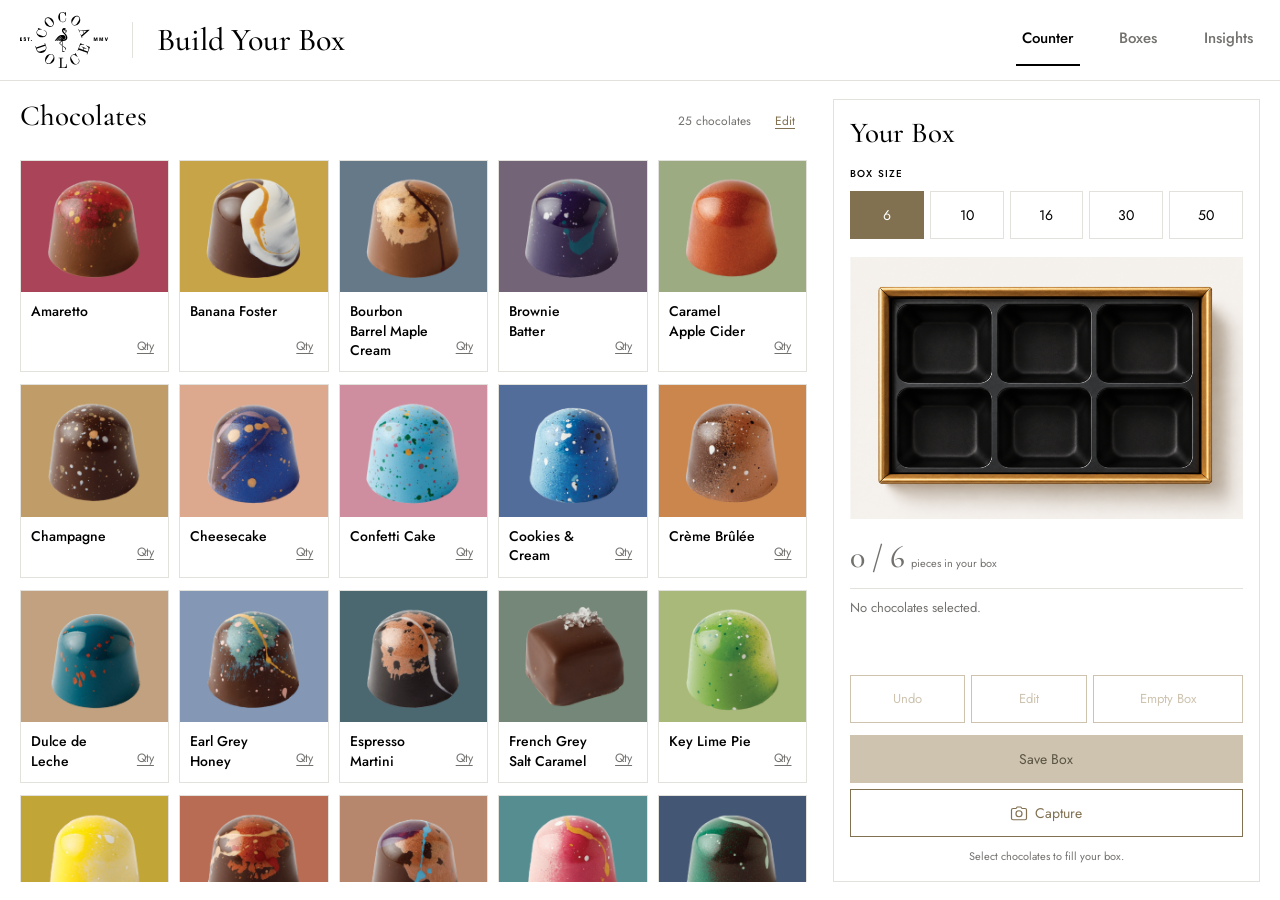
==== index.html @ e127245f "Complete Phase 4 save workflow and Cocoa Dolce styling Co-Authored-By: Claude Sonnet 5 <noreply@anth" ====
<!doctype html>
<html lang="en" data-theme="light">
<head>
<meta charset="utf-8">
<meta name="viewport" content="width=device-width, initial-scale=1">
<title>Build Your Box | Cocoa Dolce</title>
<link rel="preconnect" href="https://fonts.googleapis.com">
<link rel="preconnect" href="https://fonts.gstatic.com" crossorigin>
<link href="https://fonts.googleapis.com/css2?family=Cormorant+Garamond:ital,wght@0,500;0,600;1,500&family=Jost:wght@400;500;600&display=swap" rel="stylesheet">
<style>
:root{
  /* Central brand tokens (Cocoa Dolce site alignment pass). Every other color
     variable below is an alias onto these five so no hex is duplicated. */
  --color-bg:#ffffff; --color-bg-secondary:#f2eee7; --color-primary:#817151; --color-disabled:#cdc3af; --color-text:#000000;
  --bg:var(--color-bg); --surface:var(--color-bg); --surface-2:var(--color-bg-secondary); --ink:var(--color-text); --ink-soft:#6d5a4e;
  --line:#e0d3c6; --gold:var(--color-primary); --gold-ink:#6f5f36; --cocoa:#3b2219; --ok:#4f7a4a; --warn:#a4462f;
  --tray:#2b1a14; --tray-slot:#3d281f; --shadow:0 1px 0 rgba(43,29,23,.06),0 8px 24px -14px rgba(43,29,23,.35);
  /* Giriton is the brand typeface used on the live Cocoa Dolce site; no licensed
     local font file exists in this repo (checked before writing this rule), so
     it is named first and falls back to the existing elegant serif stack. */
  --serif:"Giriton","Cormorant Garamond","Iowan Old Style","Palatino Linotype",Georgia,serif;
  --sans:"Jost","Avenir Next","Segoe UI",system-ui,sans-serif;
}
@media (prefers-color-scheme: dark){
  :root:not([data-theme="light"]){
    --bg:#1a120f; --surface:#241915; --surface-2:#2f211b; --ink:#f1e6d8; --ink-soft:#b9a595;
    --line:#3e2e26; --gold:#c4af7c; --gold-ink:#d8c592; --tray:#120c0a; --tray-slot:#2a1c16; --ok:#8fbf86; --warn:#e0856b;
    --shadow:0 10px 30px -18px rgba(0,0,0,.8);
  }
}
:root[data-theme="dark"]{
  --bg:#1a120f; --surface:#241915; --surface-2:#2f211b; --ink:#f1e6d8; --ink-soft:#b9a595;
  --line:#3e2e26; --gold:#c4af7c; --gold-ink:#d8c592; --tray:#120c0a; --tray-slot:#2a1c16; --ok:#8fbf86; --warn:#e0856b;
  --shadow:0 10px 30px -18px rgba(0,0,0,.8);
}
*{box-sizing:border-box}
html,body{margin:0}
body{background:var(--bg);color:var(--ink);font-family:var(--sans);font-size:15px;line-height:1.45;-webkit-tap-highlight-color:transparent}
button{font:inherit;color:inherit;cursor:pointer}
button:focus-visible,input:focus-visible,select:focus-visible{outline:2px solid var(--gold);outline-offset:2px}
img{max-width:100%}

/* header */
header{display:flex;align-items:center;gap:20px;padding:14px 24px;border-bottom:1px solid var(--line);background:var(--surface);position:sticky;top:0;z-index:20;flex-wrap:wrap}
.mark{display:flex;align-items:baseline;gap:10px;margin-right:auto}
.mark b{font-family:var(--serif);font-weight:600;font-size:28px;letter-spacing:.01em;line-height:1}
.mark span{font-family:var(--serif);font-style:italic;font-size:19px;color:var(--gold-ink)}
nav{display:flex;gap:4px;background:var(--surface-2);padding:4px;border-radius:999px}
nav button{border:0;background:transparent;padding:8px 18px;border-radius:999px;font-weight:500;color:var(--ink-soft)}
nav button[aria-selected="true"]{background:var(--surface);color:var(--ink);box-shadow:var(--shadow)}
.loc{border:1px solid var(--line);background:var(--surface);border-radius:999px;padding:8px 12px;font:inherit;color:var(--ink)}
.sync{font-size:12px;color:var(--ink-soft)}

main{padding:20px 24px 120px;max-width:1500px;margin:0 auto}
.view[hidden]{display:none}

/* counter */
.counter{display:grid;grid-template-columns:minmax(0,1fr) 380px;gap:24px;align-items:start}
.grid{display:grid;grid-template-columns:repeat(auto-fill,minmax(132px,1fr));gap:10px}
.tile{position:relative;border:1px solid var(--line);background:var(--surface);border-radius:14px;padding:14px 8px 12px;min-height:124px;display:flex;flex-direction:column;align-items:center;gap:9px;text-align:center;transition:transform .08s ease,border-color .15s}
.tile:active{transform:scale(.96)}
.tile.has{border-color:var(--gold)}
.tile .nm{font-weight:500;font-size:14px;line-height:1.2}
.tile .ct{position:absolute;top:7px;right:7px;min-width:24px;height:24px;border-radius:12px;background:var(--gold);color:#fff;font-weight:600;font-size:13px;display:grid;place-items:center;padding:0 6px}
.tile.flash{animation:flash .35s ease}
@keyframes flash{0%{box-shadow:0 0 0 0 var(--gold)}100%{box-shadow:0 0 0 10px transparent}}
.grid.locked .tile{opacity:.45}

/* bonbons */
.bb{--shell:#3b2219;--top:#c98a3d;width:46px;height:46px;border-radius:50%;position:relative;flex:none;
  background:radial-gradient(circle at 34% 28%,rgba(255,255,255,.38),rgba(255,255,255,0) 38%),var(--shell);
  box-shadow:inset 0 -4px 7px rgba(0,0,0,.35),0 2px 3px rgba(0,0,0,.25)}
.bb::after{content:"";position:absolute;inset:0;border-radius:inherit}
.bb.d-half{background:radial-gradient(circle at 34% 28%,rgba(255,255,255,.4),rgba(255,255,255,0) 38%),linear-gradient(140deg,var(--top) 0 46%,var(--shell) 47%)}
.bb.d-dot::after{inset:34%;background:var(--top)}
.bb.d-sparkle::after{background:radial-gradient(circle,var(--top) 1.3px,transparent 1.6px) 0 0/7px 7px;opacity:.9}
.bb.d-stripe::after{background:repeating-linear-gradient(60deg,var(--top) 0 2px,transparent 2px 7px);opacity:.85;inset:18% 12%;border-radius:40%}
.bb.d-gold::after{inset:30% 38% 44% 30%;background:linear-gradient(135deg,#f3dc93,#b8913b);border-radius:30% 60% 40% 50%;transform:rotate(-12deg)}
.bb.d-cup{border-radius:26%;background:repeating-conic-gradient(from 0deg,rgba(0,0,0,.18) 0 10deg,transparent 10deg 30deg),radial-gradient(circle at 34% 28%,rgba(255,255,255,.3),transparent 40%),var(--shell)}
.bb.d-cup::after{inset:28%;background:var(--top);border-radius:50%}
.bb.d-dust{background:radial-gradient(circle,rgba(255,255,255,.08) 1px,transparent 1.3px) 0 0/4px 4px,var(--shell);box-shadow:inset 0 -3px 6px rgba(0,0,0,.25)}
.bb.d-drizzle::after{background:repeating-linear-gradient(-30deg,transparent 0 5px,var(--top) 5px 7px,transparent 7px 12px);inset:10% 14% 40%;border-radius:50% 50% 30% 30%}
.bb.sm{width:30px;height:30px}

/* box panel */
.panel{position:sticky;top:84px;background:var(--surface);border:1px solid var(--line);border-radius:18px;padding:18px;box-shadow:var(--shadow)}
.panel h2{font-family:var(--serif);font-weight:600;font-size:26px;margin:0 0 2px;line-height:1.1}
.muted{color:var(--ink-soft)}
.small{font-size:13px}
.sizes{display:flex;flex-wrap:wrap;gap:6px;margin:12px 0 14px}
.chip{border:1px solid var(--line);background:transparent;border-radius:999px;padding:7px 14px;font-weight:500;min-width:48px}
.chip[aria-pressed="true"]{background:var(--ink);color:var(--surface);border-color:var(--ink)}
.tray{background:var(--tray);border-radius:12px;padding:12px;display:grid;gap:8px;box-shadow:inset 0 2px 10px rgba(0,0,0,.5)}
.slot{aspect-ratio:1;border-radius:50%;background:var(--tray-slot);display:grid;place-items:center;border:0;padding:0;box-shadow:inset 0 3px 6px rgba(0,0,0,.55)}
.slot .bb{width:82%;height:82%;animation:drop .22s cubic-bezier(.2,.9,.3,1.3)}
@keyframes drop{from{transform:translateY(-10px) scale(.7);opacity:0}to{transform:none;opacity:1}}
.slot:disabled{cursor:default}
.progress{display:flex;justify-content:space-between;align-items:baseline;margin:12px 0 4px}
.progress .n{font-family:var(--serif);font-size:34px;font-weight:600;line-height:1}
.list{margin:6px 0 12px;padding:0;list-style:none;font-size:14px;max-height:180px;overflow:auto}
.list li{display:flex;justify-content:space-between;padding:4px 0;border-bottom:1px dashed var(--line)}
.actions{display:grid;grid-template-columns:1fr 1fr;gap:8px}
.btn{border:1px solid var(--line);background:var(--surface);border-radius:12px;padding:12px 14px;font-weight:500}
.btn.primary{background:var(--cocoa);border-color:var(--cocoa);color:#f6ead8;grid-column:1/-1;padding:15px;font-size:16px}
:root[data-theme="dark"] .btn.primary{background:var(--gold);border-color:var(--gold);color:#1a120f}
@media (prefers-color-scheme: dark){:root:not([data-theme="light"]) .btn.primary{background:var(--gold);border-color:var(--gold);color:#1a120f}}
.btn:disabled{opacity:.45;cursor:not-allowed}
.btn.gold{background:var(--gold);border-color:var(--gold);color:#fff}
.banner{margin-top:10px;padding:10px 12px;border-radius:10px;background:var(--surface-2);display:flex;align-items:center;justify-content:space-between;gap:8px;font-size:14px}
.banner[hidden]{display:none}
.savemode{border:1px solid var(--line);border-radius:10px;margin:12px 0 0;padding:8px 12px 10px;display:grid;gap:6px}
.savemode legend{padding:0 4px}
.banner.saved{background:color-mix(in srgb,var(--ok) 16%,var(--surface))}
.tray.done{outline:2px solid var(--ok);outline-offset:3px}
.banner .bar{height:3px;background:var(--gold);border-radius:2px;margin-top:6px;transform-origin:left;animation:count 2s linear forwards}
@keyframes count{from{transform:scaleX(1)}to{transform:scaleX(0)}}
.shake{animation:shake .3s}
@keyframes shake{25%{transform:translateX(-5px)}75%{transform:translateX(5px)}}

/* toast */
.toast{position:fixed;left:50%;bottom:22px;transform:translateX(-50%);background:var(--ink);color:var(--surface);padding:12px 16px;border-radius:12px;display:flex;gap:14px;align-items:center;z-index:50;box-shadow:0 12px 30px -10px rgba(0,0,0,.5);max-width:calc(100% - 32px)}
.toast[hidden]{display:none}
.toast button{background:transparent;border:1px solid currentColor;border-radius:8px;padding:5px 10px;color:inherit}

/* generic sections */
.section{background:var(--surface);border:1px solid var(--line);border-radius:18px;padding:20px;margin-bottom:18px}
.section h2{font-family:var(--serif);font-weight:600;font-size:28px;margin:0 0 4px;line-height:1.1}
.section h3{font-family:var(--serif);font-weight:600;font-size:21px;margin:18px 0 8px}
.row{display:flex;gap:10px;flex-wrap:wrap;align-items:center}
.spread{justify-content:space-between}
.stats{display:grid;grid-template-columns:repeat(auto-fit,minmax(170px,1fr));gap:10px;margin:14px 0}
.stat{background:var(--surface-2);border-radius:12px;padding:12px 14px}
.stat .v{font-family:var(--serif);font-size:32px;font-weight:600;line-height:1.05}
.stat .k{font-size:13px;color:var(--ink-soft)}
.scroll{overflow-x:auto}
table{border-collapse:collapse;width:100%;font-size:14px}
th,td{text-align:left;padding:9px 10px;border-bottom:1px solid var(--line);vertical-align:top}
th{font-weight:500;color:var(--ink-soft);font-size:13px}
td.num,th.num{text-align:right;font-variant-numeric:tabular-nums}
.pieces-cell{max-width:460px}
.x{border:0;background:transparent;color:var(--ink-soft);padding:2px 6px;border-radius:6px}
.x:hover{color:var(--warn)}
.two{display:grid;grid-template-columns:1fr 1fr;gap:18px}
.bars{display:grid;gap:7px}
.barrow{display:grid;grid-template-columns:30px 150px 1fr 48px;align-items:center;gap:10px;font-size:14px}
.track{height:12px;background:var(--surface-2);border-radius:6px;overflow:hidden}
.fill{height:100%;background:var(--gold);border-radius:6px}
.pair{display:grid;grid-template-columns:auto 1fr auto;gap:12px;align-items:center;padding:9px 0;border-bottom:1px solid var(--line)}
.pair .duo{display:flex}
.pair .duo .bb+.bb{margin-left:-8px}
.lift{font-size:12px;border-radius:999px;padding:3px 9px;background:var(--surface-2);white-space:nowrap}
.lift.hi{background:var(--gold);color:#fff}
.watch{font-family:var(--serif);font-size:56px;font-weight:600;line-height:1;font-variant-numeric:tabular-nums}
.empty{padding:28px;text-align:center;color:var(--ink-soft)}
.menu-row{display:grid;grid-template-columns:40px 1fr 110px 110px 120px auto;gap:10px;align-items:center;padding:8px 0;border-bottom:1px solid var(--line)}
.menu-row input[type=text],.menu-row select,.field{border:1px solid var(--line);background:var(--surface);color:var(--ink);border-radius:8px;padding:7px 9px;font:inherit;width:100%}
.menu-row input[type=color]{width:100%;height:34px;border:1px solid var(--line);border-radius:8px;background:none;padding:2px}
.menu-row.off{opacity:.5}
label.toggle{display:inline-flex;gap:8px;align-items:center;font-size:14px}
dialog{border:1px solid var(--line);border-radius:16px;background:var(--surface);color:var(--ink);max-width:720px;width:calc(100% - 32px)}
dialog textarea{width:100%;height:280px;font-family:ui-monospace,Menlo,monospace;font-size:12px;background:var(--surface-2);color:var(--ink);border:1px solid var(--line);border-radius:8px;padding:8px}

@media (max-width:980px){
  .counter{grid-template-columns:1fr}
  .panel{position:static}
  .two{grid-template-columns:1fr}
  .menu-row{grid-template-columns:36px 1fr 1fr;}
}
@media (max-width:560px){
  header{padding:12px 14px} main{padding:14px}
  .grid{grid-template-columns:repeat(3,1fr)}
  .tile{min-height:108px;padding:12px 4px}
  .barrow{grid-template-columns:26px 100px 1fr 40px}
}
@media (prefers-reduced-motion: reduce){*{animation:none!important;transition:none!important}}
</style>
<link rel="stylesheet" href="counter.css">
<link rel="stylesheet" href="counter-builder.css">
<script src="counter-products.js"></script>
<script src="counter-selection.js"></script>
<script src="counter-box.js"></script>
<script src="counter-catalog.js"></script>
<script src="counter-transactions.js"></script>
<script src="counter-foundation.js"></script>
</head>
<body>
<header>
  <div class="brand-area">
    <img class="brand-logo" src="assets/logo/cocoa-dolce_flamingo_k.svg" alt="Cocoa Dolce" width="96" height="61">
    <h1>Build Your Box</h1>
  </div>
  <nav aria-label="Primary navigation">
    <button data-view="counter" aria-current="page" aria-selected="true">Counter</button>
    <button data-view="boxes" aria-selected="false">Boxes</button>
    <button data-view="insights" aria-selected="false">Insights</button>
  </nav>
  <span id="sync" hidden></span>
</header>

<main>
  <!-- COUNTER -->
  <section class="view" id="v-counter" aria-label="Counter">
    <div class="foundation">
      <section class="catalog" aria-labelledby="catalog-title">
        <div class="catalog-top"><h2 id="catalog-title">Chocolates</h2><div class="catalog-tools"><span id="catalog-result"></span><button type="button" id="catalog-edit" aria-pressed="false" aria-label="Edit catalog order" title="Edit catalog order">Edit</button></div></div>
        <div class="chocolate-grid"></div>
      </section>
      <aside class="builder" aria-labelledby="builder-title">
        <div class="builder-heading"><h2 id="builder-title">Your Box</h2></div>
        <span class="box-size-label" id="size-label">BOX SIZE</span>
        <div class="box-size-options" role="group" aria-labelledby="size-label"><button type="button" data-capacity-option="6" aria-label="6 pieces" aria-pressed="true">6</button><button type="button" data-capacity-option="10" aria-label="10 pieces" aria-pressed="false">10</button><button type="button" data-capacity-option="16" aria-label="16 pieces" aria-pressed="false">16</button><button type="button" data-capacity-option="30" aria-label="30 pieces" aria-pressed="false">30</button><button type="button" data-capacity-option="50" aria-label="50 pieces" aria-pressed="false">50</button></div>
        <div class="box-scene"><img src="assets/box/top-view-6.png" alt="Empty six-piece box, top-down view" width="1536" height="1024"></div>
        <div class="piece-progress"><span class="piece-count"><strong id="foundation-count" aria-live="polite">0 / 6</strong><span>pieces in your box</span></span><span class="box-complete-badge" id="box-complete" hidden aria-live="polite">&#10003; Box Complete!</span></div>
        <div class="box-summary"><p>No chocolates selected.</p></div>
        <div class="builder-controls"><button disabled>Undo</button><button disabled>Edit</button><button disabled>Empty Box</button><button class="save-box" disabled>Save Box</button><button type="button" class="capture-box" data-action="capture"><svg aria-hidden="true" focusable="false" width="18" height="18" viewBox="0 0 24 24" fill="none" stroke="currentColor" stroke-width="1.6" stroke-linecap="round" stroke-linejoin="round"><path d="M8 6l1.5-2h5L16 6h4a2 2 0 0 1 2 2v11a2 2 0 0 1-2 2H4a2 2 0 0 1-2-2V8a2 2 0 0 1 2-2z"/><circle cx="12" cy="13" r="4"/></svg><span>Capture</span></button></div>
        <p class="builder-footnote">Select chocolates to fill your box.</p>
      </aside>
    </div>
  </section>
  <!-- Retained legacy transaction UI and hooks for later phases. Not navigable. -->
  <section class="view" id="v-legacy-counter" hidden inert>
    <div class="counter">
      <div>
        <div class="grid" id="grid"></div>
        <p class="small muted" style="margin-top:14px">Tap each piece as you reach for it. The grid follows the order of the display case, so you can edit it in Case layout.</p>
      </div>
      <aside class="panel" id="panel">
        <h2>This box</h2>
        <div class="small muted" id="hint">Choose a box size, then tap pieces.</div>
        <div class="sizes" id="sizes"></div>
        <div class="tray" id="tray"></div>
        <div class="progress"><span class="n" id="count">0</span><span class="muted" id="timer">0.0 s</span></div>
        <ul class="list" id="summary"></ul>
        <div class="actions">
          <button class="btn" id="undo" disabled>Undo last</button>
          <button class="btn" id="clear" disabled>Start over</button>
          <button class="btn primary" id="save" disabled>Save box</button>
        </div>
        <div class="banner saved" id="savedNote" hidden>
          <div style="flex:1"><b id="savedTitle">Box saved</b><div class="small muted">Tap a piece to start the next box.</div></div>
          <button class="btn" id="undoSave" style="padding:6px 12px">Undo save</button>
        </div>
        <fieldset class="savemode">
          <legend class="small muted">When the box is full</legend>
          <label class="toggle small"><input type="radio" name="savemode" value="manual"> Wait until I tap Save box</label>
          <label class="toggle small"><input type="radio" name="savemode" value="auto"> Save automatically after 2 seconds</label>
        </fieldset>
        <div class="banner" id="autosave" hidden>
          <div style="flex:1">Box full. Saving…<div class="bar" id="autobar"></div></div>
          <button class="btn" id="cancelAuto" style="padding:6px 12px">Wait</button>
        </div>
      </aside>
    </div>
  </section>

  <!-- BOXES -->
  <section class="view" id="v-boxes" hidden>
    <div class="section">
      <div class="row spread">
        <div><h2>Saved boxes</h2><div class="muted small" id="boxCountLbl"></div></div>
        <div class="row">
          <button class="btn" id="expCsv">Export CSV</button>
          <button class="btn" id="expJson">Export JSON</button>
        </div>
      </div>
      <div class="stats" id="timeStats"></div>
      <div class="scroll"><table id="boxTable"></table></div>
    </div>

    <div class="section">
      <h2>Measure the time it adds</h2>
      <p class="muted" style="max-width:68ch">Time a few boxes the old way with this stopwatch: start when the first piece is picked up, stop when the lid closes. The app times logged boxes the same way, from the first tap to save. The difference is the time the log adds.</p>
      <div class="two" style="margin-top:12px">
        <div>
          <div class="row" style="margin-bottom:10px">
            <span class="small muted">Box size</span>
            <select class="field" id="bSize" style="width:auto"></select>
          </div>
          <div class="watch" id="watch">0.0 s</div>
          <div class="row" style="margin-top:12px">
            <button class="btn gold" id="bStart">Start</button>
            <button class="btn" id="bStop" disabled>Stop and record</button>
          </div>
        </div>
        <div id="compare"></div>
      </div>
    </div>
  </section>

  <!-- INSIGHTS -->
  <section class="view" id="v-insights" hidden>
    <div class="section">
      <div class="row spread">
        <div><h2>What customers choose</h2><div class="muted small" id="insLbl"></div></div>
        <div class="row">
          <select class="field" id="fLoc" style="width:auto"><option value="">All shops</option><option>Bradley Fair</option><option>New Market Square</option><option>Downtown</option><option>Fontainebleau Las Vegas</option></select>
          <select class="field" id="fRange" style="width:auto"><option value="0">All time</option><option value="7">Last 7 days</option><option value="30">Last 30 days</option></select>
          <label class="toggle"><input type="checkbox" id="fDemo"> Add 240 sample boxes</label>
        </div>
      </div>
      <div class="stats" id="insStats"></div>
      <div class="two">
        <div><h3>Most-picked pieces</h3><div class="bars" id="topBars"></div></div>
        <div><h3>Pieces that go together</h3><p class="small muted" style="margin:0 0 6px">Pairs that share a box most often. The tag shows how much more often than chance, so popular pieces don't crowd out real favorites.</p><div id="pairs"></div></div>
      </div>
      <div class="two">
        <div><h3>Box sizes sold</h3><div class="bars" id="sizeBars"></div></div>
        <div><h3>Capture time by box size</h3><div class="bars" id="timeBars"></div></div>
      </div>
    </div>
  </section>

  <!-- MENU -->
  <section class="view" id="v-menu" hidden>
    <div class="section">
      <div class="row spread">
        <div><h2>Case layout</h2><p class="muted small" style="margin:2px 0 0;max-width:70ch">Set the order to match the display case, left to right and top to bottom. Hide pieces that are sold out or out of season; saved boxes keep their names.</p></div>
        <div class="row"><button class="btn gold" id="addPiece">Add a piece</button><button class="btn" id="resetMenu">Restore defaults</button></div>
      </div>
      <div id="menuRows" style="margin-top:12px"></div>
    </div>
  </section>
</main>

<div class="toast" id="toast" hidden><span id="toastMsg"></span><button id="toastBtn">Undo</button></div>

<dialog id="fallback">
  <h3 style="font-family:var(--serif);font-size:22px;margin:0 0 8px" id="fbTitle">Copy export</h3>
  <p class="small muted">Downloads aren't available in this view. Copy the text below into a file.</p>
  <textarea id="fbText" readonly></textarea>
  <div class="row" style="margin-top:10px;justify-content:flex-end"><button class="btn" id="fbCopy">Copy</button><button class="btn gold" id="fbClose">Close</button></div>
</dialog>

<script>
(function(){
"use strict";
const $ = s => document.querySelector(s);
const esc = s => String(s).replace(/[&<>"']/g, c => ({"&":"&amp;","<":"&lt;",">":"&gt;",'"':"&quot;","'":"&#39;"}[c]));

/* ---------- default case layout (from cocoadolce.com flavor descriptions) ---------- */
const SHELL = {dark:"#3b2219", milk:"#6b4128", white:"#eee2c9", gold:"#c99a5b"};
const DEFAULT_MENU = [
  ["salted-caramel","Salted Caramel","milk","#d39a4a","dot"],
  ["champagne","Champagne","dark","#f1e6c8","sparkle"],
  ["raspberry","Raspberry","dark","#c2334d","half"],
  ["lemon","Lemon","white","#f0cf3a","half"],
  ["cheesecake","Cheesecake","white","#b8864f","dust"],
  ["pistachio","Pistachio","dark","#8fae4f","stripe"],
  ["creme-brulee","Crème Brûlée","dark","#d9a45a","cup"],
  ["cookies-cream","Cookies & Cream","dark","#f4efe6","drizzle"],
  ["espresso-caramel","Espresso Caramel","dark","#8a5a3a","stripe"],
  ["dulce-de-leche","Dulce de Leche","milk","#e1b777","drizzle"],
  ["pecan-caramel","Pecan Caramel","dark","#a8703f","gold"],
  ["banana-rum","Banana Rum","dark","#f2d36b","dot"],
  ["earl-grey-honey","Earl Grey Honey","white","#7d8fb3","sparkle"],
  ["pb-caramel","Peanut Butter Caramel","dark","#c78c4c","half"],
  ["amaretto","Amaretto","milk","#b0613a","gold"],
  ["pineapple-moscato","Pineapple Moscato","white","#f2b53d","stripe"],
  ["old-fashioned","Old Fashioned","milk","#d0622c","half"],
  ["classic-truffle","Classic Dark Truffle","dark","#5a3526","dust"],
  ["grey-salt-caramel","Grey Salt Caramel","gold","#8f8a86","dot"]
].map(([id,name,shell,top,deco])=>({id,name,shell,top,deco,active:true}));

const SIZES = [6,10,16,30,50];
const LS = {boxes:"cd-boxes-v1", menu:"cd-menu-v1", loc:"cd-loc", base:"cd-baseline-v1", pend:"cd-pending-v1"};
const lsGet = (k,d) => { try{ const v = localStorage.getItem(k); return v ? JSON.parse(v) : d; }catch(e){ return d; } };
const lsSet = (k,v) => { try{ localStorage.setItem(k, JSON.stringify(v)); }catch(e){} };

/* ---------- state ---------- */
let menu = lsGet(LS.menu, null) || DEFAULT_MENU.map(m=>({...m}));
let boxes = lsGet(LS.boxes, []);
if(!Array.isArray(boxes))boxes=[];
let baseline = lsGet(LS.base, []);
let db = null, dbLive = false;
let box = freshBox(null);
let autoTimer = null, tick = null;
let lastSaved = null; // {rec, pieces} shown until the next box starts
let autoOn = lsGet("cd-savemode-v2", "manual") === "auto";
// Existing store configuration is retained without a cashier selector.
const loc = { value: lsGet(LS.loc, "Bradley Fair") };

function freshBox(size){ return {size, pieces:[], startedAt:null, undos:0, removals:0}; }
const byId = id => menu.find(m=>m.id===id) || {id, name:id, shell:"dark", top:"#999", deco:"dot"};
function bb(m, cls=""){ return `<span class="bb d-${esc(m.deco)} ${cls}" style="--shell:${SHELL[m.shell]||m.shell};--top:${esc(m.top)}" aria-hidden="true"></span>`; }
const uid = () => "bx_" + Date.now().toString(36) + Math.random().toString(36).slice(2,7);

/* ---------- tabs ---------- */
document.querySelectorAll("nav button").forEach(b => b.onclick = () => {
  document.querySelectorAll("nav button").forEach(x => {
    x.setAttribute("aria-selected", x===b);
    if (x===b) x.setAttribute("aria-current", "page"); else x.removeAttribute("aria-current");
  });
  document.querySelectorAll(".view").forEach(v => v.hidden = v.id !== "v-"+b.dataset.view);
  if (b.dataset.view==="boxes") renderBoxes();
  if (b.dataset.view==="insights") renderInsights();
  if (b.dataset.view==="menu") renderMenu();
});

/* ---------- counter ---------- */
function renderSizes(){
  $("#sizes").innerHTML = SIZES.map(s=>`<button class="chip" data-s="${s}" aria-pressed="${box.size===s}">${s}</button>`).join("")
    + `<button class="chip" data-s="open" aria-pressed="${box.size==='open'}">Other</button>`;
  $("#sizes").querySelectorAll(".chip").forEach(c => c.onclick = () => {
    const s = c.dataset.s==="open" ? "open" : +c.dataset.s;
    if (typeof s==="number" && box.pieces.length > s){ nudge(`This box already has ${box.pieces.length} pieces.`); return; }
    if (!box.pieces.length) lastSaved = null;
    box.size = s; cancelAuto(); renderCounter(); checkFull();
  });
}
function renderGrid(){
  const counts = {};
  box.pieces.forEach(p => counts[p.id]=(counts[p.id]||0)+1);
  const g = $("#grid");
  g.classList.toggle("locked", !box.size);
  g.innerHTML = menu.filter(m=>m.active).map(m=>`
    <button class="tile ${counts[m.id]?'has':''}" data-id="${esc(m.id)}" aria-label="Add ${esc(m.name)}">
      ${bb(m)}<span class="nm">${esc(m.name)}</span>${counts[m.id]?`<span class="ct">${counts[m.id]}</span>`:""}
    </button>`).join("");
  g.querySelectorAll(".tile").forEach(t => t.onclick = () => addPiece(t.dataset.id, t));
}
function renderTray(){
  const showing = (!box.pieces.length && lastSaved) ? lastSaved : null;
  const pieces = showing ? showing.pieces : box.pieces;
  const size = showing ? (showing.rec.boxSize || "open") : box.size;
  const n = pieces.length;
  const slots = size==="open" ? Math.max(12, Math.ceil((n+1)/6)*6) : (size || 6);
  const cols = slots<=6?3 : slots<=10?5 : slots<=16?4 : slots<=30?6 : 10;
  const tray = $("#tray");
  tray.style.gridTemplateColumns = `repeat(${cols},1fr)`;
  let h = "";
  for (let i=0;i<slots;i++){
    const p = pieces[i];
    h += (p && showing) ? `<button class="slot" disabled aria-label="${esc(byId(p.id).name)}">${bb(byId(p.id),"still")}</button>`
       : p ? `<button class="slot" data-i="${i}" aria-label="Remove ${esc(byId(p.id).name)}">${bb(byId(p.id), i===n-1?"":"still")}</button>`
           : `<button class="slot" disabled aria-label="Empty slot"></button>`;
  }
  tray.innerHTML = h;
  tray.classList.toggle("done", !!showing);
  tray.querySelectorAll(".slot[data-i]").forEach(s => s.onclick = () => {
    box.pieces.splice(+s.dataset.i,1); box.removals++; cancelAuto(); renderCounter();
  });
  tray.querySelectorAll(".bb.still").forEach(b => b.style.animation="none");
}
function renderCounter(){
  renderSizes(); renderGrid(); renderTray();
  const n = box.pieces.length;
  const showing = (!n && lastSaved) ? lastSaved : null;
  $("#savedNote").hidden = !showing;
  if (showing) $("#savedTitle").textContent = `Box saved: ${showing.rec.pieceCount} pieces in ${showing.rec.captureSeconds.toFixed(1)} s`;
  $("#count").textContent = showing ? `${showing.rec.pieceCount} of ${showing.rec.boxSize||showing.rec.pieceCount}` : box.size==="open" ? `${n} pieces` : box.size ? `${n} of ${box.size}` : "0";
  $("#hint").textContent = showing ? "Saved. The next tap starts a new box." : !box.size ? "Choose a box size, then tap pieces." :
    n===0 ? "Tap each piece as it goes in." : "Tap a piece in the tray to remove it.";
  const counts = {};
  (showing ? showing.pieces : box.pieces).forEach(p => counts[p.id]=(counts[p.id]||0)+1);
  $("#summary").innerHTML = Object.entries(counts).map(([id,q])=>`<li><span>${esc(byId(id).name)}</span><span>× ${q}</span></li>`).join("");
  $("#undo").disabled = n===0; $("#clear").disabled = n===0; $("#save").disabled = n===0;
  if (!box.startedAt) $("#timer").textContent = showing ? showing.rec.captureSeconds.toFixed(1)+" s" : "0.0 s";
}
function addPiece(id, tile){
  if (lastSaved && !box.pieces.length){ lastSaved = null; }
  if (!box.size){ nudge("Choose a box size first."); $("#sizes").classList.add("shake"); setTimeout(()=>$("#sizes").classList.remove("shake"),320); return; }
  if (typeof box.size==="number" && box.pieces.length >= box.size){ nudge("Box is full. Remove a piece or choose a bigger size."); return; }
  if (!box.startedAt){ box.startedAt = performance.now(); box.startedWall = Date.now(); startTick(); }
  box.pieces.push({id, t: Math.round(performance.now()-box.startedAt)});
  renderCounter();
  const again = document.querySelector(`.tile[data-id="${CSS.escape(id)}"]`);
  if (again){ again.classList.remove("flash"); void again.offsetWidth; again.classList.add("flash"); }
  if (navigator.vibrate) try{ navigator.vibrate(12); }catch(e){}
  checkFull();
}
function startTick(){
  clearInterval(tick);
  tick = setInterval(()=>{ if(box.startedAt) $("#timer").textContent = ((performance.now()-box.startedAt)/1000).toFixed(1)+" s"; }, 100);
}
function checkFull(){
  if (typeof box.size==="number" && box.pieces.length===box.size){
    if (!autoOn){ $("#hint").textContent = "Box is full. Tap Save box when it's ready."; return; }
    $("#autosave").hidden = false;
    const bar = $("#autobar"); bar.style.animation="none"; void bar.offsetWidth; bar.style.animation="";
    clearTimeout(autoTimer); autoTimer = setTimeout(saveBox, 2000);
  }
}
function cancelAuto(){ clearTimeout(autoTimer); autoTimer=null; $("#autosave").hidden = true; }
$("#cancelAuto").onclick = cancelAuto;
document.querySelectorAll('input[name="savemode"]').forEach(r => {
  r.checked = (r.value==="auto") === autoOn;
  r.onchange = () => { autoOn = r.value==="auto"; lsSet("cd-savemode-v2", r.value); if(!autoOn) cancelAuto(); else checkFull(); };
});
$("#undoSave").onclick = async () => {
  if (!lastSaved) return;
  const {rec, pieces} = lastSaved;
  lastSaved = null;
  await deleteBox(rec.id);
  box = freshBox(rec.boxSize || "open");
  box.pieces = pieces.map(id=>({...id})); box.startedAt = performance.now() - rec.captureSeconds*1000;
  renderCounter(); showToast("Save undone. The box is back for editing.", null);
};
$("#undo").onclick = () => { if(box.pieces.length){ box.pieces.pop(); box.undos++; cancelAuto(); renderCounter(); } };
$("#clear").onclick = () => { cancelAuto(); clearInterval(tick); box = freshBox(box.size); renderCounter(); };
$("#save").onclick = saveBox;

function nudge(msg){ showToast(msg, null); }

async function saveBox(){
  cancelAuto();
  if (!box.pieces.length) return;
  clearInterval(tick);
  const secs = box.startedAt ? (performance.now()-box.startedAt)/1000 : 0;
  const counts = {};
  box.pieces.forEach(p => counts[p.id]=(counts[p.id]||0)+1);
  const rec = {
    id: uid(),
    savedAt: new Date().toISOString(),
    location: loc.value,
    boxSize: box.size==="open" ? null : box.size,
    pieceCount: box.pieces.length,
    items: Object.entries(counts).map(([id,qty])=>({id, name: byId(id).name, qty})),
    sequence: box.pieces.map(p=>p.id),
    tapOffsetsMs: box.pieces.map(p=>p.t),
    captureSeconds: Math.round(secs*10)/10,
    undos: box.undos,
    removals: box.removals
  };
  const savedPieces = box.pieces.slice();
  lastSaved = null;
  box = freshBox(box.size);
  renderCounter();
  await persistBox(rec);
  showToast(`Box saved: ${rec.pieceCount} pieces in ${rec.captureSeconds.toFixed(1)} s`, async () => {
    await deleteBox(rec.id);
    box = freshBox(rec.boxSize || "open");
    box.pieces = savedPieces.map(x=>({...x}));
    box.startedAt = performance.now() - rec.captureSeconds*1000;
    renderCounter(); showToast("Save undone. The box is back for editing.", null);
  });
}

/* ---------- toast ---------- */
let toastT = null;
function showToast(msg, undoFn){
  $("#toastMsg").textContent = msg;
  const b = $("#toastBtn");
  b.hidden = !undoFn; b.onclick = () => { $("#toast").hidden = true; undoFn && undoFn(); };
  $("#toast").hidden = false;
  clearTimeout(toastT); toastT = setTimeout(()=>$("#toast").hidden = true, undoFn ? 5000 : 2200);
}

/* ---------- persistence ---------- */
function setSync(){ $("#sync").textContent = dbLive ? "Synced across counter devices" : "Saving on this device"; }
async function persistBox(rec){
  if (dbLive){
    try { await db.collection("boxes").doc(rec.id).set(rec); return; }
    catch(e){ goLocal(); }
  }
  boxes.push(rec); lsSet(LS.boxes, boxes); refreshOpenView();
}
async function deleteBox(id){
  if (dbLive){ try{ await db.doc("boxes/"+id).delete(); return; }catch(e){ goLocal(); } }
  boxes = boxes.filter(b=>b.id!==id); lsSet(LS.boxes, boxes); refreshOpenView();
}
async function persistMenu(){
  lsSet(LS.menu, menu);
  if (dbLive){ try{ await db.doc("config/menu").set({items: menu}); }catch(e){} }
}
function goLocal(){ dbLive = false; boxes = lsGet(LS.boxes, []); setSync(); refreshOpenView(); }
function refreshOpenView(){
  if (!$("#v-boxes").hidden) renderBoxes();
  if (!$("#v-insights").hidden) renderInsights();
}
async function initDb(){
  try{
    if (!window.claude || !window.claude.use) return;
    db = await window.claude.use("db");
    if (!db) return;
    db.collection("boxes").onSnapshot(async snap => {
      const remote = snap.docs.map(d=>d.data()).filter(Boolean);
      if (!dbLive){
        dbLive = true; setSync();
        const local = lsGet(LS.boxes, []);
        const known = new Set(remote.map(r=>r.id));
        for (const r of local.filter(r=>!known.has(r.id))){
          try{ await db.collection("boxes").doc(r.id).set(r); }catch(e){ break; }
        }
      }
      boxes = remote.sort((a,b)=>a.savedAt<b.savedAt?-1:1);
      lsSet(LS.boxes, boxes);
      refreshOpenView();
    }, () => goLocal());
    db.doc("config/menu").onSnapshot(s => {
      const d = s.exists && s.data();
      if (d && Array.isArray(d.items) && d.items.length){ menu = d.items; lsSet(LS.menu, menu); renderGrid(); if(!$("#v-menu").hidden) renderMenu(); }
    }, () => {});
  }catch(e){}
}

/* ---------- exports ---------- */
function toCSV(list){
  const ids = [];
  menu.forEach(m=>ids.push(m.id));
  list.forEach(b=>b.items.forEach(i=>{ if(!ids.includes(i.id)) ids.push(i.id); }));
  const q = v => { const s = v==null ? "" : String(v); return /[",\n]/.test(s) ? `"${s.replace(/"/g,'""')}"` : s; };
  const head = ["box_id","saved_at","location","box_size","piece_count","capture_seconds","undos","removals","pieces", ...ids.map(id=>"qty_"+id)];
  const rows = list.map(b => {
    const m = Object.fromEntries(b.items.map(i=>[i.id,i.qty]));
    return [b.id,b.savedAt,b.location,b.boxSize??"",b.pieceCount,b.captureSeconds,b.undos,b.removals,
      b.items.map(i=>`${i.name} x${i.qty}`).join("; "), ...ids.map(id=>m[id]||0)].map(q).join(",");
  });
  return [head.join(","), ...rows].join("\n");
}
async function exportFile(kind){
  if (!boxes.length){ nudge("No boxes saved yet."); return; }
  const stamp = new Date().toISOString().slice(0,10);
  const filename = `cocoa-dolce-boxes-${stamp}.${kind}`;
  const data = kind==="csv" ? toCSV(boxes) : JSON.stringify({exportedAt:new Date().toISOString(), boxCount:boxes.length, boxes}, null, 2);
  let dl = null;
  try{ dl = window.claude && window.claude.use ? await window.claude.use("downloads") : null; }catch(e){}
  if (dl){
    try{ await dl.save({filename, data}); return; }
    catch(e){ if (e && e.code==="declined") return; if (e && e.code==="rate_limited"){ nudge("A save prompt is already open."); return; } }
  }
  $("#fbTitle").textContent = filename; $("#fbText").value = data; $("#fallback").showModal();
}
$("#expCsv").onclick = () => exportFile("csv");
$("#expJson").onclick = () => exportFile("json");
$("#fbClose").onclick = () => $("#fallback").close();
$("#fbCopy").onclick = async () => { try{ await navigator.clipboard.writeText($("#fbText").value); $("#fbCopy").textContent="Copied"; }catch(e){ $("#fbText").select(); } };

/* ---------- boxes view ---------- */
const median = a => { if(!a.length) return null; const s=[...a].sort((x,y)=>x-y); const m=Math.floor(s.length/2); return s.length%2?s[m]:(s[m-1]+s[m])/2; };
const fmt = v => v==null ? "–" : v.toFixed(1)+" s";
function renderBoxes(){
  $("#boxCountLbl").textContent = `${boxes.length} box${boxes.length===1?"":"es"} logged`;
  const times = boxes.map(b=>b.captureSeconds);
  const perPiece = boxes.map(b=>b.captureSeconds/Math.max(1,b.pieceCount));
  const corrections = boxes.reduce((s,b)=>s+b.undos+b.removals,0);
  $("#timeStats").innerHTML = `
    <div class="stat"><div class="v">${fmt(median(times))}</div><div class="k">Median time, first tap to save</div></div>
    <div class="stat"><div class="v">${fmt(median(perPiece))}</div><div class="k">Median per piece</div></div>
    <div class="stat"><div class="v">${boxes.length? (corrections/boxes.length).toFixed(2):"–"}</div><div class="k">Corrections per box</div></div>
    <div class="stat"><div class="v">${boxes.reduce((s,b)=>s+b.pieceCount,0)}</div><div class="k">Pieces recorded</div></div>`;
  if (!boxes.length){ $("#boxTable").innerHTML = `<tr><td class="empty">Saved boxes appear here. Log one from the Counter tab.</td></tr>`; }
  else {
    $("#boxTable").innerHTML = `<thead><tr><th>Saved</th><th>Shop</th><th class="num">Size</th><th>Pieces</th><th class="num">Time</th><th class="num">Fixes</th><th></th></tr></thead><tbody>` +
      [...boxes].reverse().map(b=>`<tr>
        <td>${new Date(b.savedAt).toLocaleString([], {month:"short",day:"numeric",hour:"numeric",minute:"2-digit"})}</td>
        <td>${esc(b.location)}</td>
        <td class="num">${b.boxSize ?? b.pieceCount}</td>
        <td class="pieces-cell">${b.items.map(i=>`${esc(i.name)} ×${i.qty}`).join(", ")}</td>
        <td class="num">${b.captureSeconds.toFixed(1)} s</td>
        <td class="num">${b.undos+b.removals}</td>
        <td><button class="x" data-del="${esc(b.id)}" aria-label="Delete box">Delete</button></td></tr>`).join("") + "</tbody>";
    $("#boxTable").querySelectorAll("[data-del]").forEach(x => x.onclick = () => { if (confirm("Delete this box record?")) deleteBox(x.dataset.del); });
  }
  renderCompare();
}

/* baseline stopwatch */
$("#bSize").innerHTML = SIZES.map(s=>`<option>${s}</option>`).join("");
let bStart = null, bTick = null;
$("#bStart").onclick = () => {
  bStart = performance.now(); $("#bStart").disabled = true; $("#bStop").disabled = false;
  bTick = setInterval(()=>$("#watch").textContent = ((performance.now()-bStart)/1000).toFixed(1)+" s", 100);
};
$("#bStop").onclick = () => {
  clearInterval(bTick);
  const s = Math.round((performance.now()-bStart)/100)/10;
  baseline.push({size:+$("#bSize").value, seconds:s, at:new Date().toISOString()});
  lsSet(LS.base, baseline);
  bStart=null; $("#bStart").disabled=false; $("#bStop").disabled=true; $("#watch").textContent = s.toFixed(1)+" s";
  renderCompare();
};
function renderCompare(){
  const sizes = [...new Set([...baseline.map(b=>b.size), ...boxes.filter(b=>b.boxSize).map(b=>b.boxSize)])].sort((a,b)=>a-b);
  if (!sizes.length){ $("#compare").innerHTML = `<p class="muted">Record a few timed boxes both ways to see the difference.</p>`; return; }
  $("#compare").innerHTML = `<div class="scroll"><table><thead><tr><th>Box</th><th class="num">Without log</th><th class="num">With log</th><th class="num">Added</th></tr></thead><tbody>${
    sizes.map(s=>{
      const bl = baseline.filter(b=>b.size===s).map(b=>b.seconds);
      const ap = boxes.filter(b=>b.boxSize===s).map(b=>b.captureSeconds);
      const mb = median(bl), ma = median(ap);
      const add = mb!=null && ma!=null ? ma-mb : null;
      return `<tr><td>${s} pieces</td><td class="num">${fmt(mb)} <span class="muted small">(${bl.length})</span></td><td class="num">${fmt(ma)} <span class="muted small">(${ap.length})</span></td><td class="num"><b>${add==null?"–":(add>=0?"+":"")+add.toFixed(1)+" s"}</b></td></tr>`;
    }).join("")}</tbody></table></div>
    <p class="small muted">Medians, with the number of timed boxes in brackets. Aim for at least 10 each way.</p>
    ${baseline.length?`<button class="x" id="clrBase">Clear stopwatch times</button>`:""}`;
  const c = $("#clrBase"); if (c) c.onclick = () => { if(confirm("Clear all stopwatch times?")){ baseline=[]; lsSet(LS.base, baseline); renderCompare(); } };
}

/* ---------- insights ---------- */
let demoCache = null;
function demoBoxes(){
  if (demoCache) return demoCache;
  let seed = 7; const rnd = () => (seed = (seed*16807)%2147483647)/2147483647;
  const w = {"salted-caramel":10,"champagne":8,"raspberry":7,"lemon":5,"cheesecake":6,"pistachio":5,"creme-brulee":5,"cookies-cream":4,"espresso-caramel":4,"dulce-de-leche":3,"pecan-caramel":3,"banana-rum":2,"earl-grey-honey":3,"pb-caramel":4,"amaretto":2,"pineapple-moscato":2,"old-fashioned":3,"classic-truffle":3,"grey-salt-caramel":6};
  const ids = Object.keys(w), tot = ids.reduce((s,i)=>s+w[i],0);
  const pick = () => { let r = rnd()*tot; for (const i of ids){ r-=w[i]; if(r<=0) return i; } return ids[0]; };
  const buddy = {"champagne":"raspberry","lemon":"cheesecake","espresso-caramel":"salted-caramel","old-fashioned":"pecan-caramel","pistachio":"earl-grey-honey"};
  const locs = ["Bradley Fair","New Market Square","Downtown","Fontainebleau Las Vegas"];
  const out = [];
  for (let k=0;k<240;k++){
    const size = [6,6,6,6,10,10,16,16,30,50][Math.floor(rnd()*10)];
    const seq = [];
    while (seq.length<size){ const p = pick(); seq.push(p); if (buddy[p] && rnd()<.55 && seq.length<size) seq.push(buddy[p]); }
    const counts = {}; seq.forEach(i=>counts[i]=(counts[i]||0)+1);
    out.push({id:"demo"+k, demo:true, savedAt:new Date(Date.now()-rnd()*60*864e5).toISOString(), location:locs[Math.floor(rnd()*4)],
      boxSize:size, pieceCount:size, sequence:seq, items:Object.entries(counts).map(([id,qty])=>({id,name:byId(id).name,qty})),
      captureSeconds: Math.round((2.5+size*1.35+rnd()*4)*10)/10, undos:rnd()<.15?1:0, removals:0});
  }
  return demoCache = out;
}
["#fLoc","#fRange","#fDemo"].forEach(s => $(s).onchange = renderInsights);
function insightsThumbnail(product){
  return product.image ? `<img class="insights-chocolate" src="${esc(product.image)}" alt="" width="36" height="36">` : '<span class="insights-chocolate insights-missing" aria-hidden="true">&ndash;</span>';
}
function bar(label, v, max, suffix, m){
  return `<div class="barrow">${m?insightsThumbnail(m):"<span></span>"}<span>${esc(label)}</span><div class="track"><div class="fill" style="width:${max? (v/max*100).toFixed(1):0}%"></div></div><span class="num small">${suffix}</span></div>`;
}
function renderInsights(){
  let list = boxes.slice();
  if ($("#fDemo").checked) list = list.concat(demoBoxes());
  if ($("#fLoc").value) list = list.filter(b=>b.location===$("#fLoc").value);
  const days = +$("#fRange").value;
  if (days) list = list.filter(b=>Date.now()-new Date(b.savedAt) < days*864e5);
  const real = list.filter(b=>!b.demo).length;
  $("#insLbl").textContent = `${list.length} boxes${list.length!==real?` (${real} logged, ${list.length-real} sample)`:""}`;
  if (!list.length){
    $("#insStats").innerHTML = ""; ["#topBars","#pairs","#sizeBars","#timeBars"].forEach(s=>$(s).innerHTML="");
    $("#topBars").innerHTML = `<div class="empty">No boxes match. Log boxes at the counter, or turn on sample boxes to preview this view.</div>`;
    return;
  }
  const savedNames=new Map(list.flatMap(b=>b.items.map(i=>[i.id,i.name])));
  const insightProduct=id=>COUNTER_PRODUCTS.find(p=>p.id===id)||COUNTER_PRODUCTS.find(p=>p.name===savedNames.get(id))||{id,name:savedNames.get(id)||byId(id).name};
  const pieces = {}, inBox = {}, pairs = {};
  list.forEach(b => {
    b.items.forEach(i => { pieces[i.id]=(pieces[i.id]||0)+i.qty; inBox[i.id]=(inBox[i.id]||0)+1; });
    const u = b.items.map(i=>i.id).sort();
    for (let a=0;a<u.length;a++) for (let c=a+1;c<u.length;c++){ const k=u[a]+"|"+u[c]; pairs[k]=(pairs[k]||0)+1; }
  });
  const totalPieces = Object.values(pieces).reduce((s,v)=>s+v,0);
  const top = Object.entries(pieces).sort((a,b)=>b[1]-a[1]);
  const N = list.length;
  $("#insStats").innerHTML = `
    <div class="stat"><div class="v">${totalPieces}</div><div class="k">Pieces sold in boxes</div></div>
    <div class="stat"><div class="v">${esc(insightProduct(top[0][0]).name)}</div><div class="k">Most-picked piece</div></div>
    <div class="stat"><div class="v">${(totalPieces/N).toFixed(1)}</div><div class="k">Average pieces per box</div></div>
    <div class="stat"><div class="v">${Math.round(inBox[top[0][0]]/N*100)}%</div><div class="k">Boxes with the top piece</div></div>`;
  $("#topBars").innerHTML = top.slice(0,12).map(([id,v])=>bar(insightProduct(id).name, v, top[0][1], v, insightProduct(id))).join("");
  const minSupport = Math.max(2, Math.round(N*0.02));
  const pr = Object.entries(pairs).filter(([,c])=>c>=minSupport).map(([k,c])=>{
    const [a,b] = k.split("|"); return {a,b,c,lift:(c/N)/((inBox[a]/N)*(inBox[b]/N))};
  }).sort((x,y)=> (y.lift*Math.sqrt(y.c)) - (x.lift*Math.sqrt(x.c))).slice(0,8);
  $("#pairs").innerHTML = pr.length ? pr.map(p=>`<div class="pair"><span class="duo">${insightsThumbnail(insightProduct(p.a))}${insightsThumbnail(insightProduct(p.b))}</span>
     <span>${esc(insightProduct(p.a).name)} with ${esc(insightProduct(p.b).name)}<br><span class="small muted">${p.c} boxes</span></span>
     <span class="lift ${p.lift>=1.3?'hi':''}">${p.lift.toFixed(1)}× chance</span></div>`).join("")
    : `<p class="muted">Pairs appear once a few boxes share pieces.</p>`;
  const sz = {}; list.forEach(b=>{ const k=b.boxSize||"Other"; sz[k]=(sz[k]||0)+1; });
  const szE = Object.entries(sz).sort((a,b)=>(+a[0]||999)-(+b[0]||999));
  const szMax = Math.max(...szE.map(e=>e[1]));
  $("#sizeBars").innerHTML = szE.map(([k,v])=>bar(k==="Other"?"Other size":`${k} pieces`, v, szMax, v)).join("");
  const tm = szE.map(([k])=>[k, median(list.filter(b=>String(b.boxSize||"Other")===k).map(b=>b.captureSeconds))]);
  const tMax = Math.max(...tm.map(e=>e[1]||0));
  $("#timeBars").innerHTML = tm.map(([k,v])=>bar(k==="Other"?"Other size":`${k} pieces`, v||0, tMax, fmt(v))).join("");
}

/* ---------- menu editor ---------- */
function renderMenu(){
  $("#menuRows").innerHTML = menu.map((m,i)=>`
    <div class="menu-row ${m.active?'':'off'}" data-i="${i}">
      ${bb(m)}
      <input type="text" value="${esc(m.name)}" data-f="name" aria-label="Piece name">
      <select data-f="shell" aria-label="Shell">${Object.keys(SHELL).map(s=>`<option ${m.shell===s?"selected":""}>${s}</option>`).join("")}</select>
      <select data-f="deco" aria-label="Decoration">${["dot","half","sparkle","stripe","gold","cup","dust","drizzle"].map(d=>`<option ${m.deco===d?"selected":""}>${d}</option>`).join("")}</select>
      <input type="color" value="${esc(m.top)}" data-f="top" aria-label="Accent color">
      <div class="row" style="gap:4px;flex-wrap:nowrap">
        <button class="x" data-mv="-1" aria-label="Move earlier">↑</button>
        <button class="x" data-mv="1" aria-label="Move later">↓</button>
        <label class="toggle small"><input type="checkbox" data-f="active" ${m.active?"checked":""}> In case</label>
      </div>
    </div>`).join("");
  $("#menuRows").querySelectorAll(".menu-row").forEach(r => {
    const i = +r.dataset.i;
    r.querySelectorAll("[data-f]").forEach(inp => inp.onchange = () => {
      const f = inp.dataset.f; menu[i][f] = f==="active" ? inp.checked : inp.value;
      persistMenu(); renderMenu(); renderGrid();
    });
    r.querySelectorAll("[data-mv]").forEach(b => b.onclick = () => {
      const j = i + +b.dataset.mv; if (j<0||j>=menu.length) return;
      [menu[i],menu[j]] = [menu[j],menu[i]]; persistMenu(); renderMenu(); renderGrid();
    });
  });
}
$("#addPiece").onclick = () => {
  const name = prompt("Name of the new piece (for example, a seasonal flavor):");
  if (!name || !name.trim()) return;
  let id = name.trim().toLowerCase().normalize("NFD").replace(/[^a-z0-9]+/g,"-").replace(/^-|-$/g,"") || "piece";
  while (menu.some(m=>m.id===id)) id += "-2";
  menu.push({id, name:name.trim(), shell:"dark", top:"#9e8959", deco:"dot", active:true});
  persistMenu(); renderMenu(); renderGrid();
};
$("#resetMenu").onclick = () => { if (confirm("Restore the default case layout? Saved boxes are kept.")){ menu = DEFAULT_MENU.map(m=>({...m})); persistMenu(); renderMenu(); renderGrid(); } };

/* ---------- keyboard: Enter saves, Backspace undoes ---------- */
document.addEventListener("keydown", e => {
  if ($("#v-legacy-counter").hidden || /INPUT|SELECT|TEXTAREA/.test(e.target.tagName)) return;
  if (e.key==="Backspace"){ e.preventDefault(); $("#undo").click(); }
  if (e.key==="Enter" && !$("#save").disabled && !e.target.closest("button")){ e.preventDefault(); saveBox(); }
});

mountCounterFoundation({ products: COUNTER_PRODUCTS, escapeHTML: esc, transactionLocation:loc.value, onSaved:records=>{boxes=records;} });
renderCounter(); setSync();
initDb();
})();
</script>
</body>
</html>
---- counter.css ----
﻿/* Counter tokens are scoped so records and Insights retain their styling. */
body {
  /* Aliased onto the same central brand tokens defined in the page's :root. */
  --counter-paper:var(--color-bg); --counter-background:var(--color-bg); --counter-ink:var(--color-text);
  --counter-muted:#73716E; --counter-border:#E3E1DC; --counter-accent:var(--color-primary);
  background:var(--counter-background);
}
header {padding:12px 2.5%;gap:24px;position:relative;background:var(--counter-paper);border-color:var(--counter-border);color:var(--counter-ink);}
.brand-area {display:flex;align-items:center;gap:24px;margin-right:auto;}
.brand-logo {display:block;width:88px;height:56px;object-fit:contain;}
.brand-area h1 {font:500 32px/1.1 var(--serif);margin:0;padding-left:24px;border-left:1px solid var(--counter-border);}
nav {background:none;border-radius:0;gap:26px;padding:0;}
nav button {border-radius:0;padding:14px 2px;border-bottom:2px solid transparent;min-height:48px;color:var(--counter-muted);}
nav button[aria-selected="true"] {background:none;box-shadow:none;color:var(--counter-ink);border-bottom-color:var(--counter-ink);}
main {max-width:2000px;padding:24px 2.5% 32px;}
.foundation {display:grid;grid-template-columns:minmax(0,1fr) minmax(300px,23%);gap:28px;align-items:start;color:var(--counter-ink);}
.catalog {min-width:0;}
.catalog-top {display:flex;justify-content:space-between;gap:16px;align-items:baseline;margin-bottom:16px;}
.catalog h2,.builder h2 {font:500 29px/1.2 var(--serif);margin:0;}
#catalog-result {font-size:12px;color:var(--counter-muted);}
.chocolate-grid {display:grid;grid-template-columns:repeat(auto-fill,minmax(180px,1fr));gap:14px 12px;}
.chocolate-card {border:1px solid var(--counter-border);background:var(--counter-paper);padding:0;text-align:left;min-width:0;display:flex;flex-direction:column;border-radius:0;transition:border-color .16s;}
.chocolate-visual {aspect-ratio:1.12;display:grid;place-items:center;width:100%;background:var(--product-background);overflow:hidden;}
.chocolate-visual img {width:94%;height:94%;object-fit:contain;min-height:0;transition:transform .16s;}
.chocolate-card:hover {border-color:var(--counter-ink);}
.chocolate-card:hover img {transform:scale(1.035);}
.chocolate-card:active img {transform:scale(.97);}
.chocolate-card:focus-visible {outline:2px solid var(--counter-ink);outline-offset:3px;}
.chocolate-name {display:block;font-size:13px;font-weight:500;line-height:1.35;padding:11px 12px;min-height:55px;}
.chocolate-name {display:flex;align-items:flex-start;gap:6px;width:100%;}
.chocolate-name > span:first-child {flex:1;min-width:0;}
.quantity-badge {flex:none;min-width:23px;height:23px;padding:2px 5px;background:var(--counter-ink);color:var(--counter-paper);text-align:center;font-size:12px;line-height:19px;border-radius:2px;}
.quantity-badge[hidden] {display:none;}
.box-summary {max-height:128px;overflow-y:auto;scrollbar-width:thin;}
.box-summary ul {list-style:none;padding:0;margin:0;font-size:13px;}
.box-summary li {display:flex;justify-content:space-between;gap:12px;padding:3px 0;}
.box-summary li > span:last-child {white-space:nowrap;}
.builder {background:var(--counter-paper);border:1px solid var(--counter-border);padding:22px;position:sticky;top:18px;max-height:calc(100dvh - 36px);overflow-y:auto;scrollbar-width:thin;}
.builder-heading {margin-bottom:23px;}
.box-size-label {display:block;font-size:10px;letter-spacing:.12em;font-weight:500;margin-bottom:10px;}
.box-size-options {display:grid;grid-template-columns:1fr 1fr;gap:8px;}
.box-size-options button {min-height:46px;background:var(--counter-paper);border:1px solid var(--counter-border);border-radius:0;font-size:13px;}
.box-size-options button[aria-pressed="true"] {background:var(--counter-accent);color:var(--counter-paper);border-color:var(--counter-accent);}
.box-size-options button:focus-visible {outline-color:var(--counter-accent);}
/* Supplied fixed-view render, with no crop or CSS recreation. */
.box-scene {margin:24px 0;}
.box-scene img {display:block;width:100%;height:auto;object-fit:contain;margin-inline:auto;}
.piece-progress {display:flex;align-items:baseline;justify-content:space-between;border-bottom:1px solid var(--counter-border);padding-bottom:15px;gap:12px;}
.piece-progress strong {font:500 32px var(--serif);}
.piece-progress span {font-size:11px;color:var(--counter-muted);}
.box-summary {padding:22px 0;min-height:78px;}
.box-summary p {font-size:13px;color:var(--counter-muted);margin:0;}
.builder-controls {display:grid;grid-template-columns:1fr 1fr 1.3fr;gap:6px;}
.builder-controls button {min-height:44px;border:1px solid var(--counter-border);border-radius:0;background:transparent;font-size:12px;padding:8px 4px;}
.builder-controls button:disabled {color:var(--color-disabled);border-color:var(--color-disabled);cursor:not-allowed;}
.builder-controls .save-box {grid-column:1/-1;font-size:14px;min-height:48px;margin-top:6px;}
.builder-controls .save-box:disabled {background:var(--color-disabled);color:#5b5343;border-color:var(--color-disabled);}
.builder-footnote {font-size:11px;text-align:center;color:var(--counter-muted);margin:12px 0 0;}
@media(min-width:1500px){.catalog{max-height:calc(100dvh - 140px);overflow-y:auto;padding-right:10px;scrollbar-width:thin;scrollbar-color:var(--counter-border) transparent;}}
@media(max-width:1199px){.foundation{grid-template-columns:minmax(0,1fr) 300px;gap:20px;}.chocolate-grid{grid-template-columns:repeat(auto-fill,minmax(140px,1fr));gap:12px 10px;}.builder{padding:18px;}.chocolate-name{padding:10px;}}
@media(max-width:900px) and (min-width:761px){.chocolate-grid{grid-template-columns:repeat(3,minmax(0,1fr));}.foundation{grid-template-columns:minmax(0,1fr) 270px;gap:16px;}.chocolate-name{font-size:12px;padding:9px 8px;}}
@media(max-width:760px){header{padding:12px 18px 0;gap:6px;}.brand-area{width:100%;gap:18px;}.brand-logo{width:76px;height:49px;}.brand-area h1{font-size:30px;padding-left:18px;}nav{gap:28px;}nav button{padding:12px 2px;}main{padding:20px 18px;}.foundation{grid-template-columns:minmax(0,1fr);gap:24px;}.catalog{max-height:58dvh;overflow-y:auto;padding:2px 5px 8px;scrollbar-width:thin;}.chocolate-grid{grid-template-columns:repeat(auto-fill,minmax(135px,1fr));}.builder{position:static;max-height:none;overflow:visible;}.box-scene img{max-width:320px;height:auto;}.builder-heading{margin-bottom:20px;}}
@media(max-width:380px){header{padding-inline:14px;}.brand-area h1{font-size:26px;}.brand-logo{width:65px;}main{padding:18px 10px;}.chocolate-grid{grid-template-columns:repeat(2,minmax(0,1fr));}.chocolate-name{font-size:12px;}.catalog h2{font-size:27px;}}

/* Landscape cashier workspace: each pane fits below the 81px header.
   Only the catalog scrolls during browsing; the box controls stay in view. */
@media (min-width:1024px) and (max-width:1499px) and (orientation:landscape) {
  header {padding-inline:20px;}
  nav button {min-width:64px;}
  main {width:100%;max-width:none;padding:18px 20px;}
  .foundation {grid-template-columns:minmax(0,72fr) minmax(0,28fr);gap:20px;height:calc(100dvh - 117px);min-height:560px;}
  .catalog {height:100%;max-height:100%;overflow-y:auto;padding:0 6px 4px 0;scrollbar-width:thin;scrollbar-color:var(--counter-border) transparent;}
  .catalog-top {position:sticky;top:0;z-index:1;background:var(--counter-background);padding-bottom:16px;margin-bottom:0;}
  .chocolate-grid {grid-template-columns:repeat(4,minmax(0,1fr));gap:12px 10px;}
  .chocolate-name {font-size:14px;line-height:1.4;padding:10px;min-height:60px;}
  .builder {position:static;height:100%;max-height:100%;padding:16px;display:flex;flex-direction:column;}
  .builder > * {flex-shrink:0;}
  .builder-heading {margin-bottom:16px;}
  .box-size-options button {min-height:48px;font-size:14px;}
  .box-scene {position:relative;container-type:size;flex:1 0 120px;margin:16px 0;}
  /* The supplied 1050px square render scales uniformly to either available dimension. */
  .box-scene img {position:absolute;left:50%;top:50%;transform:translate(-50%,-50%);width:100%;max-width:100cqh;height:auto;object-fit:contain;}
  .piece-progress {padding-bottom:12px;}
  .box-summary {min-height:54px;padding:18px 0;}
  .box-summary {height:86px;max-height:86px;padding:10px 0;flex-shrink:1;}
  .builder-controls button {min-height:48px;font-size:13px;}
  .builder-controls .save-box {min-height:48px;font-size:14px;}
}
@media (min-width:1250px) and (max-width:1499px) and (orientation:landscape) {
  .chocolate-grid {grid-template-columns:repeat(5,minmax(0,1fr));}
}
---- counter-builder.css ----
/* Phase 3 additions keep the approved catalog and pane geometry. */
.catalog-item {position:relative;min-width:0;}
.catalog-item .chocolate-card {width:100%;height:100%;}
.catalog-item .chocolate-name {padding-right:48px;}
.catalog-item .quantity-badge {position:absolute;right:8px;top:8px;}
.quantity-open {position:absolute;bottom:3px;right:2px;min-width:44px;min-height:44px;border:0;background:transparent;color:var(--counter-muted);font-size:12px;text-decoration:underline;text-underline-offset:3px;}
.quantity-open:hover {color:var(--counter-ink);}
.catalog-editing {opacity:.5;}
.catalog-editing button {cursor:default;}
.builder-controls .save-box:not(:disabled) {background:var(--counter-accent);color:var(--counter-paper);border-color:var(--counter-accent);}
.builder-controls [aria-pressed="true"] {border-color:var(--counter-accent);}
/* Undo / Edit / Empty Box / Capture: outlined secondary actions, never solid. */
.builder-controls button:not(.save-box) {border-color:var(--counter-accent);color:var(--counter-accent);background:var(--counter-paper);}
.builder-controls button:not(.save-box):hover:not(:disabled) {background:var(--color-bg-secondary);}
.builder-controls button:not(.save-box):disabled {border-color:var(--color-disabled);color:var(--color-disabled);background:var(--counter-paper);}
/* Both box renders are true top-down photos (1536x1024): every chocolate is the
   same size and simply centers in its cavity, no perspective scaling or masking. */
.box-frame {position:relative;width:100%;aspect-ratio:1536/1024;margin-inline:auto;}
.box-scene .box-render {position:static;transform:none;display:block;width:100%;height:auto;max-width:none;margin:0;object-fit:contain;}
.box-overlay {position:absolute;inset:0;}
.box-piece {position:absolute;transform:translate(-50%,-50%);width:var(--piece-scale);aspect-ratio:var(--piece-aspect,600/540);border:0;padding:0;background:transparent;display:grid;place-items:center;pointer-events:none;}
.editing .box-piece.occupied::after {content:"";position:absolute;inset:-10%;pointer-events:auto;}
.box-scene .box-piece img {position:static;width:100%;height:100%;object-fit:contain;object-position:center;pointer-events:none;filter:drop-shadow(0 3px 3px rgba(0,0,0,.4));}
.box-piece:disabled {cursor:default;opacity:1;}
.box-piece .slot-number {visibility:hidden;color:var(--counter-muted);font-size:11px;}
.editing .box-piece {touch-action:none;cursor:grab;outline:1px dashed #b49a6c80;}
.box-scene.editing {touch-action:none;}
.piece-drag-preview {position:fixed;transform:translate(-50%,-50%);height:auto;object-fit:contain;pointer-events:none;z-index:100;filter:drop-shadow(0 3px 3px #0005);}
.editing .box-piece.occupied img {filter:drop-shadow(0 2px 3px #0006);}
.editing .box-piece:not(.occupied) .slot-number {visibility:visible;}
.editing .box-piece.dragging {opacity:.55;outline:2px solid var(--counter-accent);}
.editing .box-piece.drop-target {outline:2px solid var(--counter-ink);background:#ffffff30;}
.box-piece:focus-visible {outline:2px solid var(--counter-accent);outline-offset:2px;}
.arriving img {animation:piece-arrive 240ms ease-out;}
@keyframes piece-arrive {from{opacity:0;translate:0 -12px;scale:.9;}to{opacity:1;translate:0 0;scale:1;}}
/* Box-complete indicator sits beside the existing count, in the same subtle language.
   The row wraps as whole pieces (never mid-number) if the panel gets too narrow. */
.piece-progress {flex-wrap:wrap;row-gap:4px;}
.piece-count {display:flex;align-items:baseline;gap:6px;flex-shrink:0;white-space:nowrap;}
.box-complete-badge {font-size:12px;font-weight:600;color:var(--counter-ink);white-space:nowrap;}
.box-complete-badge[hidden] {display:none;}
/* Compact aggregated summary: a real thumbnail per distinct chocolate, two columns
   when the panel is wide enough, collapsing to one column automatically otherwise. */
.box-summary ul {display:grid;grid-template-columns:repeat(auto-fill,minmax(130px,1fr));gap:2px 14px;}
.box-summary li {align-items:center;gap:8px;}
.summary-thumb {width:26px;height:26px;object-fit:contain;flex:none;background:var(--counter-background);border-radius:2px;}
.summary-name {flex:1;min-width:0;overflow:hidden;text-overflow:ellipsis;white-space:nowrap;}
.counter-dialog {width:min(340px,calc(100% - 28px));max-height:calc(100dvh - 28px);overflow:auto;border-radius:4px;padding:22px;background:var(--counter-paper);color:var(--counter-ink);border-color:var(--counter-border);}
.counter-dialog::backdrop {background:#19191960;}
.counter-dialog h2 {font:500 27px/1.2 var(--serif);margin:0 0 18px;}
.counter-dialog label,.counter-dialog p {font-size:13px;}
.counter-dialog input {width:100%;min-height:48px;border:1px solid var(--counter-border);font:24px var(--sans);padding:6px 10px;}
.counter-dialog button {min-height:48px;border:1px solid var(--counter-border);background:var(--counter-paper);}
.counter-dialog button:disabled {opacity:.4;cursor:not-allowed;}
.quantity-keys {display:grid;grid-template-columns:repeat(3,1fr);gap:7px;}
.dialog-actions {display:grid;grid-template-columns:1fr 1fr;gap:10px;margin-top:16px;}
.dialog-actions button:last-child {background:var(--counter-accent);color:var(--counter-paper);border-color:var(--counter-accent);}
.dialog-actions button:last-child:disabled {background:var(--color-disabled);border-color:var(--color-disabled);color:#5b5343;opacity:1;}
@media(max-width:760px){.box-frame{max-width:320px;}}
@media(min-width:1024px) and (max-width:1499px) and (orientation:landscape){
  .box-frame {position:absolute;left:50%;top:50%;transform:translate(-50%,-50%);width:100%;max-width:100cqh;}
}
/* Final Phase 3: wider box workspace and compact capacity controls. */
.box-size-options {grid-template-columns:repeat(5,minmax(0,1fr));gap:6px;}
.builder-controls .capture-box {grid-column:1/-1;min-height:48px;font-size:14px;display:flex;align-items:center;justify-content:center;gap:7px;}
.box-piece.occupied {pointer-events:auto;cursor:pointer;touch-action:none;}
.temporary-tray {position:relative;width:100%;min-width:calc(var(--tray-columns)*44px);aspect-ratio:var(--tray-columns)/var(--tray-rows);background:#24221f;border:5px solid #b49a6c;}
.tray-cavities {position:absolute;inset:0;display:grid;grid-template-columns:repeat(var(--tray-columns),1fr);grid-template-rows:repeat(var(--tray-rows),1fr);}
.tray-cavities span {border:3px solid #35312b;background:#141413;box-shadow:inset 0 3px 5px #000;}
@media(min-width:761px){
  .foundation {grid-template-columns:minmax(0,65fr) minmax(300px,35fr);}
  .chocolate-grid {grid-template-columns:repeat(auto-fill,minmax(150px,1fr));}
}
@media(min-width:1024px){
  .foundation {grid-template-columns:minmax(0,65fr) minmax(0,35fr);}
  .builder {max-height:calc(100dvh - 120px);}
  .box-scene {overflow:auto;}
}
@media(min-width:1024px) and (max-width:1499px) and (orientation:landscape){
  .builder {height:100%;max-height:100%;}
  .box-scene {flex:1 0 130px;}
  .box-frame {max-width:150cqh;}
  .temporary-tray {margin:auto;}
  .chocolate-grid {grid-template-columns:repeat(auto-fill,minmax(140px,1fr));}
}
@media(max-width:1023px){.box-scene {overflow:auto;}}
.temporary-tray .box-piece img {transform:none;max-width:none;}
/* Catalog order editing is separate from the box's editing state. */
.catalog-tools {display:flex;align-items:center;gap:12px;flex:none;white-space:nowrap;}
#catalog-edit {min-width:44px;min-height:44px;padding:4px;border:0;background:transparent;color:var(--counter-accent);font-size:12px;text-decoration:underline;text-underline-offset:3px;}
#catalog-edit:disabled {opacity:.4;cursor:default;}
.catalog-reordering .chocolate-card {cursor:grab;touch-action:none;}
.catalog-reordering .catalog-item {touch-action:none;}
.catalog-reordering .chocolate-card:hover img {transform:none;}
.catalog-reordering .quantity-open {opacity:.35;}
.catalog-dragging {opacity:.45;}
.catalog-drop-target {outline:2px solid var(--counter-accent);outline-offset:2px;}
.catalog-drag-preview {position:fixed;z-index:100;transform:translate(-50%,-35%) rotate(2deg);pointer-events:none;opacity:.9;box-shadow:0 8px 22px #0003;}
.catalog-drag-preview .chocolate-card {width:100%;}
.catalog-drag-preview .quantity-open {display:none;}
@media(max-width:380px){.catalog-top{gap:6px;}.catalog-tools{gap:4px;}}
/* A brief confirmation overlays only the existing heading, never the controls. */
.builder-heading {position:relative;}
.transaction-notice {position:absolute;inset:-8px 0;background:var(--counter-paper);display:flex;flex-direction:column;justify-content:center;gap:1px;border-left:2px solid var(--counter-accent);padding-left:8px;pointer-events:none;}
.transaction-notice[hidden] {display:none;}
.transaction-notice strong {font-size:13px;font-weight:500;}
.transaction-notice span {font-size:10px;line-height:1.2;color:var(--counter-muted);overflow:hidden;text-overflow:ellipsis;white-space:nowrap;}
/* Insights uses the same transparent front-view photos as the Counter catalog. */
#v-insights .insights-chocolate {display:block;width:36px;height:36px;object-fit:contain;object-position:center;background:transparent;border:0;flex:none;}
#v-insights .insights-missing {display:grid;place-items:center;color:var(--muted);font-size:16px;}
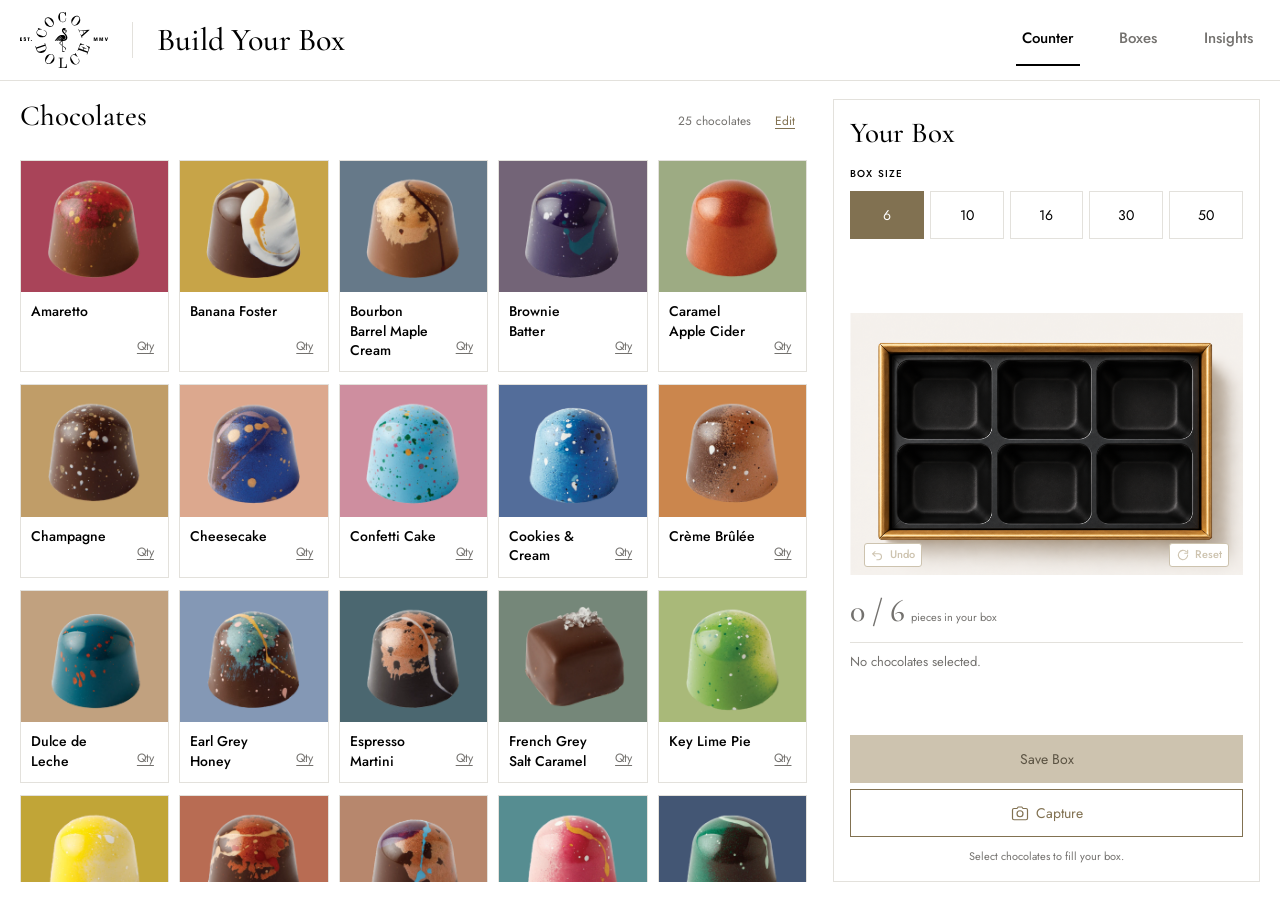
==== commit 9966352f: "Complete Phase A direct box editing and controls Co-Authored-By: Claude Sonnet 5 <noreply@anthropic." ====
--- a/index.html
+++ b/index.html
@@ -209,10 +209,14 @@
         <div class="builder-heading"><h2 id="builder-title">Your Box</h2></div>
         <span class="box-size-label" id="size-label">BOX SIZE</span>
         <div class="box-size-options" role="group" aria-labelledby="size-label"><button type="button" data-capacity-option="6" aria-label="6 pieces" aria-pressed="true">6</button><button type="button" data-capacity-option="10" aria-label="10 pieces" aria-pressed="false">10</button><button type="button" data-capacity-option="16" aria-label="16 pieces" aria-pressed="false">16</button><button type="button" data-capacity-option="30" aria-label="30 pieces" aria-pressed="false">30</button><button type="button" data-capacity-option="50" aria-label="50 pieces" aria-pressed="false">50</button></div>
-        <div class="box-scene"><img src="assets/box/top-view-6.png" alt="Empty six-piece box, top-down view" width="1536" height="1024"></div>
+        <div class="box-visual">
+          <div class="box-scene"><img src="assets/box/top-view-6.png" alt="Empty six-piece box, top-down view" width="1536" height="1024"></div>
+          <button type="button" class="box-undo" data-action="undo" disabled aria-label="Undo last change"><svg aria-hidden="true" focusable="false" width="14" height="14" viewBox="0 0 24 24" fill="none" stroke="currentColor" stroke-width="1.8" stroke-linecap="round" stroke-linejoin="round"><path d="M3 10h10a5 5 0 0 1 0 10h-3"/><path d="M7 6 3 10l4 4"/></svg><span>Undo</span></button>
+          <button type="button" class="box-reset" data-action="reset" disabled aria-label="Reset box"><svg aria-hidden="true" focusable="false" width="14" height="14" viewBox="0 0 24 24" fill="none" stroke="currentColor" stroke-width="1.8" stroke-linecap="round" stroke-linejoin="round"><path d="M20 12a8 8 0 1 1-2.34-5.66"/><path d="M20 4v5h-5"/></svg><span>Reset</span></button>
+        </div>
         <div class="piece-progress"><span class="piece-count"><strong id="foundation-count" aria-live="polite">0 / 6</strong><span>pieces in your box</span></span><span class="box-complete-badge" id="box-complete" hidden aria-live="polite">&#10003; Box Complete!</span></div>
         <div class="box-summary"><p>No chocolates selected.</p></div>
-        <div class="builder-controls"><button disabled>Undo</button><button disabled>Edit</button><button disabled>Empty Box</button><button class="save-box" disabled>Save Box</button><button type="button" class="capture-box" data-action="capture"><svg aria-hidden="true" focusable="false" width="18" height="18" viewBox="0 0 24 24" fill="none" stroke="currentColor" stroke-width="1.6" stroke-linecap="round" stroke-linejoin="round"><path d="M8 6l1.5-2h5L16 6h4a2 2 0 0 1 2 2v11a2 2 0 0 1-2 2H4a2 2 0 0 1-2-2V8a2 2 0 0 1 2-2z"/><circle cx="12" cy="13" r="4"/></svg><span>Capture</span></button></div>
+        <div class="builder-controls"><button class="save-box" disabled>Save Box</button><button type="button" class="capture-box" data-action="capture"><svg aria-hidden="true" focusable="false" width="18" height="18" viewBox="0 0 24 24" fill="none" stroke="currentColor" stroke-width="1.6" stroke-linecap="round" stroke-linejoin="round"><path d="M8 6l1.5-2h5L16 6h4a2 2 0 0 1 2 2v11a2 2 0 0 1-2 2H4a2 2 0 0 1-2-2V8a2 2 0 0 1 2-2z"/><circle cx="12" cy="13" r="4"/></svg><span>Capture</span></button></div>
         <p class="builder-footnote">Select chocolates to fill your box.</p>
       </aside>
     </div>
--- a/counter.css
+++ b/counter.css
@@ -43,14 +43,14 @@
 .box-size-options button[aria-pressed="true"] {background:var(--counter-accent);color:var(--counter-paper);border-color:var(--counter-accent);}
 .box-size-options button:focus-visible {outline-color:var(--counter-accent);}
 /* Supplied fixed-view render, with no crop or CSS recreation. */
-.box-scene {margin:24px 0;}
+.box-scene {margin:24px 0 0;}
 .box-scene img {display:block;width:100%;height:auto;object-fit:contain;margin-inline:auto;}
 .piece-progress {display:flex;align-items:baseline;justify-content:space-between;border-bottom:1px solid var(--counter-border);padding-bottom:15px;gap:12px;}
 .piece-progress strong {font:500 32px var(--serif);}
 .piece-progress span {font-size:11px;color:var(--counter-muted);}
 .box-summary {padding:22px 0;min-height:78px;}
 .box-summary p {font-size:13px;color:var(--counter-muted);margin:0;}
-.builder-controls {display:grid;grid-template-columns:1fr 1fr 1.3fr;gap:6px;}
+.builder-controls {display:grid;grid-template-columns:1fr;gap:6px;}
 .builder-controls button {min-height:44px;border:1px solid var(--counter-border);border-radius:0;background:transparent;font-size:12px;padding:8px 4px;}
 .builder-controls button:disabled {color:var(--color-disabled);border-color:var(--color-disabled);cursor:not-allowed;}
 .builder-controls .save-box {grid-column:1/-1;font-size:14px;min-height:48px;margin-top:6px;}
@@ -77,7 +77,8 @@
   .builder > * {flex-shrink:0;}
   .builder-heading {margin-bottom:16px;}
   .box-size-options button {min-height:48px;font-size:14px;}
-  .box-scene {position:relative;container-type:size;flex:1 0 120px;margin:16px 0;}
+  .box-visual {flex:1 0 120px;margin:16px 0;}
+  .box-scene {position:relative;container-type:size;}
   /* The supplied 1050px square render scales uniformly to either available dimension. */
   .box-scene img {position:absolute;left:50%;top:50%;transform:translate(-50%,-50%);width:100%;max-width:100cqh;height:auto;object-fit:contain;}
   .piece-progress {padding-bottom:12px;}
--- a/counter-builder.css
+++ b/counter-builder.css
@@ -5,11 +5,8 @@
 .catalog-item .quantity-badge {position:absolute;right:8px;top:8px;}
 .quantity-open {position:absolute;bottom:3px;right:2px;min-width:44px;min-height:44px;border:0;background:transparent;color:var(--counter-muted);font-size:12px;text-decoration:underline;text-underline-offset:3px;}
 .quantity-open:hover {color:var(--counter-ink);}
-.catalog-editing {opacity:.5;}
-.catalog-editing button {cursor:default;}
 .builder-controls .save-box:not(:disabled) {background:var(--counter-accent);color:var(--counter-paper);border-color:var(--counter-accent);}
-.builder-controls [aria-pressed="true"] {border-color:var(--counter-accent);}
-/* Undo / Edit / Empty Box / Capture: outlined secondary actions, never solid. */
+/* Capture: outlined secondary action, never solid. */
 .builder-controls button:not(.save-box) {border-color:var(--counter-accent);color:var(--counter-accent);background:var(--counter-paper);}
 .builder-controls button:not(.save-box):hover:not(:disabled) {background:var(--color-bg-secondary);}
 .builder-controls button:not(.save-box):disabled {border-color:var(--color-disabled);color:var(--color-disabled);background:var(--counter-paper);}
@@ -19,17 +16,16 @@
 .box-scene .box-render {position:static;transform:none;display:block;width:100%;height:auto;max-width:none;margin:0;object-fit:contain;}
 .box-overlay {position:absolute;inset:0;}
 .box-piece {position:absolute;transform:translate(-50%,-50%);width:var(--piece-scale);aspect-ratio:var(--piece-aspect,600/540);border:0;padding:0;background:transparent;display:grid;place-items:center;pointer-events:none;}
-.editing .box-piece.occupied::after {content:"";position:absolute;inset:-10%;pointer-events:auto;}
+/* Every occupied slot is permanently tap-to-remove / drag-to-move-or-swap; this
+   is not conditional on any edit-mode toggle (there isn't one). The larger inset
+   gives the tap target more forgiving margin than the visible piece alone. */
+.box-piece.occupied::after {content:"";position:absolute;inset:-10%;pointer-events:auto;}
 .box-scene .box-piece img {position:static;width:100%;height:100%;object-fit:contain;object-position:center;pointer-events:none;filter:drop-shadow(0 3px 3px rgba(0,0,0,.4));}
 .box-piece:disabled {cursor:default;opacity:1;}
 .box-piece .slot-number {visibility:hidden;color:var(--counter-muted);font-size:11px;}
-.editing .box-piece {touch-action:none;cursor:grab;outline:1px dashed #b49a6c80;}
-.box-scene.editing {touch-action:none;}
 .piece-drag-preview {position:fixed;transform:translate(-50%,-50%);height:auto;object-fit:contain;pointer-events:none;z-index:100;filter:drop-shadow(0 3px 3px #0005);}
-.editing .box-piece.occupied img {filter:drop-shadow(0 2px 3px #0006);}
-.editing .box-piece:not(.occupied) .slot-number {visibility:visible;}
-.editing .box-piece.dragging {opacity:.55;outline:2px solid var(--counter-accent);}
-.editing .box-piece.drop-target {outline:2px solid var(--counter-ink);background:#ffffff30;}
+.box-piece.dragging {opacity:.55;outline:2px solid var(--counter-accent);}
+.box-piece.drop-target {outline:2px solid var(--counter-ink);background:#ffffff30;}
 .box-piece:focus-visible {outline:2px solid var(--counter-accent);outline-offset:2px;}
 .arriving img {animation:piece-arrive 240ms ease-out;}
 @keyframes piece-arrive {from{opacity:0;translate:0 -12px;scale:.9;}to{opacity:1;translate:0 0;scale:1;}}
@@ -58,13 +54,17 @@
 .dialog-actions button:last-child:disabled {background:var(--color-disabled);border-color:var(--color-disabled);color:#5b5343;opacity:1;}
 @media(max-width:760px){.box-frame{max-width:320px;}}
 @media(min-width:1024px) and (max-width:1499px) and (orientation:landscape){
-  .box-frame {position:absolute;left:50%;top:50%;transform:translate(-50%,-50%);width:100%;max-width:100cqh;}
+  /* Bottom-anchored (not vertically centered): when box-scene's available height
+     exceeds what a full-width image needs, any slack collects above the image
+     instead of below it, so the box-visual's bottom edge -- where Undo/Reset
+     are anchored -- always sits right against the image, never far below it. */
+  .box-frame {position:absolute;left:50%;bottom:0;transform:translateX(-50%);width:100%;max-width:100cqh;}
 }
 /* Final Phase 3: wider box workspace and compact capacity controls. */
 .box-size-options {grid-template-columns:repeat(5,minmax(0,1fr));gap:6px;}
 .builder-controls .capture-box {grid-column:1/-1;min-height:48px;font-size:14px;display:flex;align-items:center;justify-content:center;gap:7px;}
 .box-piece.occupied {pointer-events:auto;cursor:pointer;touch-action:none;}
-.temporary-tray {position:relative;width:100%;min-width:calc(var(--tray-columns)*44px);aspect-ratio:var(--tray-columns)/var(--tray-rows);background:#24221f;border:5px solid #b49a6c;}
+.temporary-tray {position:relative;width:100%;min-width:calc(var(--tray-columns)*44px);aspect-ratio:var(--tray-columns)/var(--tray-rows);background:#24221f;border:5px solid #b49a6c;margin-bottom:56px;}
 .tray-cavities {position:absolute;inset:0;display:grid;grid-template-columns:repeat(var(--tray-columns),1fr);grid-template-rows:repeat(var(--tray-rows),1fr);}
 .tray-cavities span {border:3px solid #35312b;background:#141413;box-shadow:inset 0 3px 5px #000;}
 @media(min-width:761px){
@@ -78,14 +78,14 @@
 }
 @media(min-width:1024px) and (max-width:1499px) and (orientation:landscape){
   .builder {height:100%;max-height:100%;}
-  .box-scene {flex:1 0 130px;}
+  .box-visual {flex:1 0 130px;}
   .box-frame {max-width:150cqh;}
-  .temporary-tray {margin:auto;}
+  .temporary-tray {margin:auto auto 56px;}
   .chocolate-grid {grid-template-columns:repeat(auto-fill,minmax(140px,1fr));}
 }
 @media(max-width:1023px){.box-scene {overflow:auto;}}
 .temporary-tray .box-piece img {transform:none;max-width:none;}
-/* Catalog order editing is separate from the box's editing state. */
+/* Catalog order editing is its own independent mode, unrelated to box pieces. */
 .catalog-tools {display:flex;align-items:center;gap:12px;flex:none;white-space:nowrap;}
 #catalog-edit {min-width:44px;min-height:44px;padding:4px;border:0;background:transparent;color:var(--counter-accent);font-size:12px;text-decoration:underline;text-underline-offset:3px;}
 #catalog-edit:disabled {opacity:.4;cursor:default;}
@@ -108,3 +108,22 @@
 /* Insights uses the same transparent front-view photos as the Counter catalog. */
 #v-insights .insights-chocolate {display:block;width:36px;height:36px;object-fit:contain;object-position:center;background:transparent;border:0;flex:none;}
 #v-insights .insights-missing {display:grid;place-items:center;color:var(--muted);font-size:16px;}
+/* Undo / Reset overlay the box visual's own bottom corners, sitting directly on
+   the light background/mat area below the last row of chocolates (the real box
+   photos have generous clear space there) rather than in a separate row below
+   the image. The placeholder trays (16/30/50) have no such margin of their own
+   -- their cavities run edge to edge -- so a small bottom margin is reserved on
+   the tray element itself (not on the slot grid, which keeps its own coordinates
+   untouched) purely so the controls always land below the last cavity, never on it. */
+.box-visual {position:relative;display:flex;flex-direction:column;margin-bottom:16px;}
+.box-undo,.box-reset {position:absolute;bottom:12px;display:flex;align-items:center;gap:5px;min-height:34px;padding:8px 9px;background:#ffffff;border:1px solid var(--counter-accent);border-radius:3px;color:var(--counter-accent);font-size:12px;font-weight:500;box-shadow:0 1px 3px rgba(0,0,0,.18);}
+.box-undo {left:14px;}
+.box-reset {right:14px;}
+.box-undo svg,.box-reset svg {width:14px;height:14px;flex:none;}
+.box-undo:hover:not(:disabled),.box-reset:hover:not(:disabled) {background:var(--color-bg-secondary);}
+.box-undo:disabled,.box-reset:disabled {color:var(--color-disabled);border-color:var(--color-disabled);cursor:not-allowed;box-shadow:none;}
+@media(max-width:380px){.box-undo span,.box-reset span{display:none;}.box-undo,.box-reset{padding:8px;}}
+/* The landscape-tablet box render is shorter (bound by available panel height,
+   not width), so its own clear margin below the last row shrinks in step --
+   the overlay controls shrink to match so they still land below every slot. */
+@media(min-width:1024px) and (max-width:1499px) and (orientation:landscape){.box-scene{flex:1 1 auto;min-height:0;}.box-undo,.box-reset{min-height:23px;padding:3px 6px;bottom:8px;font-size:11px;}}
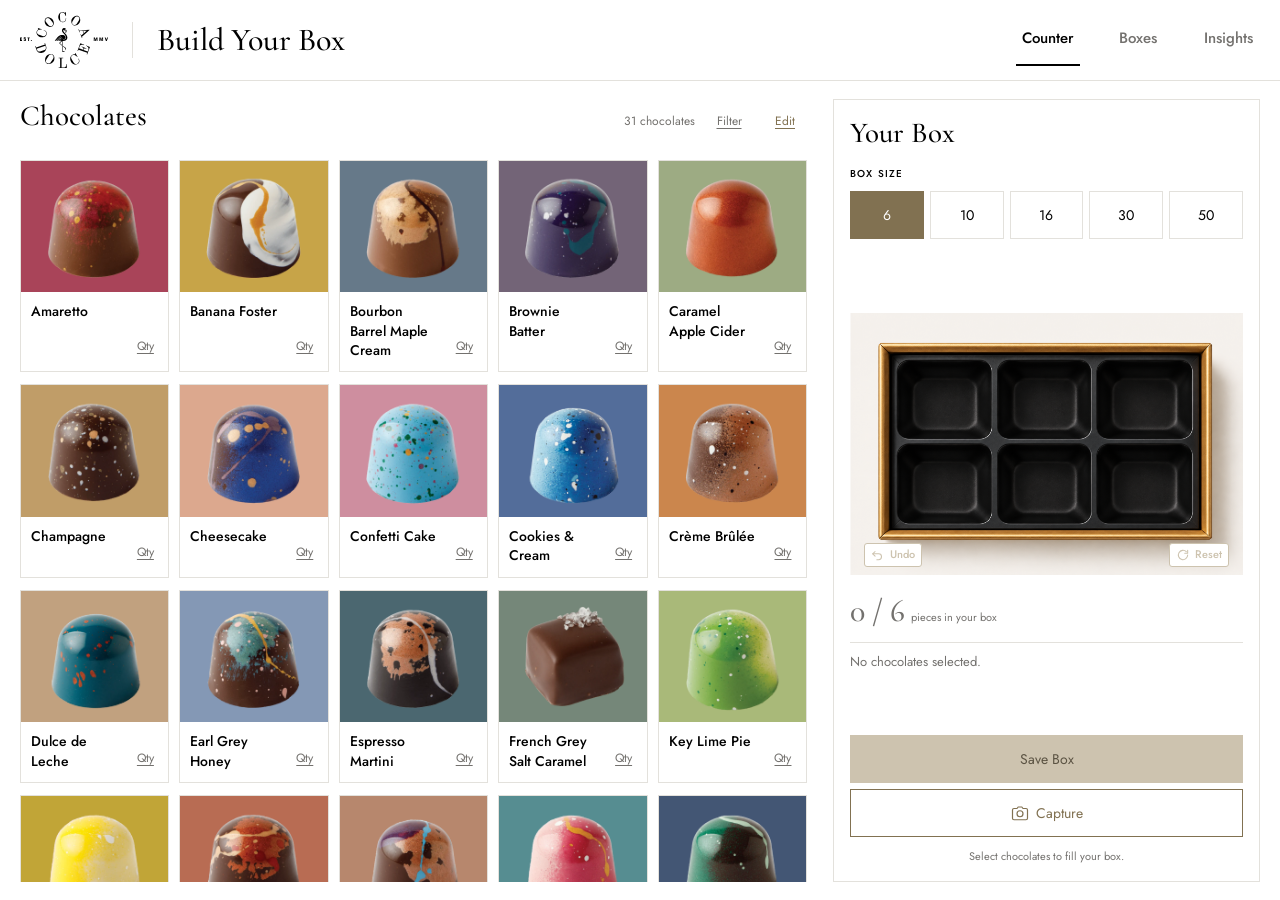
==== commit f2e12856: "Complete Phase B exports and chocolate filtering Co-Authored-By: Claude Sonnet 5 <noreply@anthropic." ====
--- a/index.html
+++ b/index.html
@@ -150,7 +150,6 @@
 .pair .duo .bb+.bb{margin-left:-8px}
 .lift{font-size:12px;border-radius:999px;padding:3px 9px;background:var(--surface-2);white-space:nowrap}
 .lift.hi{background:var(--gold);color:#fff}
-.watch{font-family:var(--serif);font-size:56px;font-weight:600;line-height:1;font-variant-numeric:tabular-nums}
 .empty{padding:28px;text-align:center;color:var(--ink-soft)}
 .menu-row{display:grid;grid-template-columns:40px 1fr 110px 110px 120px auto;gap:10px;align-items:center;padding:8px 0;border-bottom:1px solid var(--line)}
 .menu-row input[type=text],.menu-row select,.field{border:1px solid var(--line);background:var(--surface);color:var(--ink);border-radius:8px;padding:7px 9px;font:inherit;width:100%}
@@ -202,8 +201,9 @@
   <section class="view" id="v-counter" aria-label="Counter">
     <div class="foundation">
       <section class="catalog" aria-labelledby="catalog-title">
-        <div class="catalog-top"><h2 id="catalog-title">Chocolates</h2><div class="catalog-tools"><span id="catalog-result"></span><button type="button" id="catalog-edit" aria-pressed="false" aria-label="Edit catalog order" title="Edit catalog order">Edit</button></div></div>
+        <div class="catalog-top"><h2 id="catalog-title">Chocolates</h2><div class="catalog-tools"><span id="catalog-result"></span><div class="catalog-filter"><button type="button" class="catalog-filter-toggle" id="catalog-filter-toggle" aria-haspopup="true" aria-expanded="false">Filter</button><div class="catalog-filter-menu" id="catalog-filter-menu" role="menu" aria-label="Filter chocolates by category" hidden><button type="button" data-filter="all" role="menuitemradio" aria-checked="true">All</button><button type="button" data-filter="basic" role="menuitemradio" aria-checked="false">Basic</button><button type="button" data-filter="seasonal" role="menuitemradio" aria-checked="false">Seasonal</button><button type="button" data-filter="cocoshots" role="menuitemradio" aria-checked="false">CocoShots</button></div></div><button type="button" id="catalog-edit" aria-pressed="false" aria-label="Edit catalog order" title="Edit catalog order">Edit</button></div></div>
         <div class="chocolate-grid"></div>
+        <p class="catalog-empty" id="catalog-empty" hidden>No chocolates available in this category.</p>
       </section>
       <aside class="builder" aria-labelledby="builder-title">
         <div class="builder-heading"><h2 id="builder-title">Your Box</h2></div>
@@ -270,25 +270,6 @@
       <div class="stats" id="timeStats"></div>
       <div class="scroll"><table id="boxTable"></table></div>
     </div>
-
-    <div class="section">
-      <h2>Measure the time it adds</h2>
-      <p class="muted" style="max-width:68ch">Time a few boxes the old way with this stopwatch: start when the first piece is picked up, stop when the lid closes. The app times logged boxes the same way, from the first tap to save. The difference is the time the log adds.</p>
-      <div class="two" style="margin-top:12px">
-        <div>
-          <div class="row" style="margin-bottom:10px">
-            <span class="small muted">Box size</span>
-            <select class="field" id="bSize" style="width:auto"></select>
-          </div>
-          <div class="watch" id="watch">0.0 s</div>
-          <div class="row" style="margin-top:12px">
-            <button class="btn gold" id="bStart">Start</button>
-            <button class="btn" id="bStop" disabled>Stop and record</button>
-          </div>
-        </div>
-        <div id="compare"></div>
-      </div>
-    </div>
   </section>
 
   <!-- INSIGHTS -->
@@ -332,7 +313,7 @@
   <h3 style="font-family:var(--serif);font-size:22px;margin:0 0 8px" id="fbTitle">Copy export</h3>
   <p class="small muted">Downloads aren't available in this view. Copy the text below into a file.</p>
   <textarea id="fbText" readonly></textarea>
-  <div class="row" style="margin-top:10px;justify-content:flex-end"><button class="btn" id="fbCopy">Copy</button><button class="btn gold" id="fbClose">Close</button></div>
+  <div class="row" style="margin-top:10px;justify-content:flex-end"><button class="btn" id="fbCopy">Copy</button><button class="btn gold" id="fbDownload">Download</button><button class="btn" id="fbClose">Cancel</button></div>
 </dialog>
 
 <script>
@@ -366,7 +347,7 @@
 ].map(([id,name,shell,top,deco])=>({id,name,shell,top,deco,active:true}));
 
 const SIZES = [6,10,16,30,50];
-const LS = {boxes:"cd-boxes-v1", menu:"cd-menu-v1", loc:"cd-loc", base:"cd-baseline-v1", pend:"cd-pending-v1"};
+const LS = {boxes:"cd-boxes-v1", menu:"cd-menu-v1", loc:"cd-loc", pend:"cd-pending-v1"};
 const lsGet = (k,d) => { try{ const v = localStorage.getItem(k); return v ? JSON.parse(v) : d; }catch(e){ return d; } };
 const lsSet = (k,v) => { try{ localStorage.setItem(k, JSON.stringify(v)); }catch(e){} };
 
@@ -374,7 +355,6 @@
 let menu = lsGet(LS.menu, null) || DEFAULT_MENU.map(m=>({...m}));
 let boxes = lsGet(LS.boxes, []);
 if(!Array.isArray(boxes))boxes=[];
-let baseline = lsGet(LS.base, []);
 let db = null, dbLive = false;
 let box = freshBox(null);
 let autoTimer = null, tick = null;
@@ -611,6 +591,7 @@
   });
   return [head.join(","), ...rows].join("\n");
 }
+let currentExport = null; // {kind, filename, data} backing the preview/Copy/Download popup, always the same source
 async function exportFile(kind){
   if (!boxes.length){ nudge("No boxes saved yet."); return; }
   const stamp = new Date().toISOString().slice(0,10);
@@ -622,12 +603,26 @@
     try{ await dl.save({filename, data}); return; }
     catch(e){ if (e && e.code==="declined") return; if (e && e.code==="rate_limited"){ nudge("A save prompt is already open."); return; } }
   }
-  $("#fbTitle").textContent = filename; $("#fbText").value = data; $("#fallback").showModal();
+  currentExport = {kind, filename, data};
+  $("#fbTitle").textContent = filename; $("#fbText").value = data; $("#fbCopy").textContent = "Copy"; $("#fallback").showModal();
+}
+function downloadTextFile(filename, data, mime){
+  const blob = new Blob([data], {type: mime});
+  const url = URL.createObjectURL(blob);
+  const a = document.createElement("a");
+  a.href = url; a.download = filename;
+  document.body.appendChild(a); a.click(); a.remove();
+  setTimeout(() => URL.revokeObjectURL(url), 0);
 }
 $("#expCsv").onclick = () => exportFile("csv");
 $("#expJson").onclick = () => exportFile("json");
 $("#fbClose").onclick = () => $("#fallback").close();
 $("#fbCopy").onclick = async () => { try{ await navigator.clipboard.writeText($("#fbText").value); $("#fbCopy").textContent="Copied"; }catch(e){ $("#fbText").select(); } };
+$("#fbDownload").onclick = () => {
+  if (!currentExport) return;
+  const mime = currentExport.kind==="csv" ? "text/csv;charset=utf-8" : "application/json;charset=utf-8";
+  downloadTextFile(currentExport.filename, currentExport.data, mime);
+};
 
 /* ---------- boxes view ---------- */
 const median = a => { if(!a.length) return null; const s=[...a].sort((x,y)=>x-y); const m=Math.floor(s.length/2); return s.length%2?s[m]:(s[m-1]+s[m])/2; };
@@ -655,38 +650,6 @@
         <td><button class="x" data-del="${esc(b.id)}" aria-label="Delete box">Delete</button></td></tr>`).join("") + "</tbody>";
     $("#boxTable").querySelectorAll("[data-del]").forEach(x => x.onclick = () => { if (confirm("Delete this box record?")) deleteBox(x.dataset.del); });
   }
-  renderCompare();
-}
-
-/* baseline stopwatch */
-$("#bSize").innerHTML = SIZES.map(s=>`<option>${s}</option>`).join("");
-let bStart = null, bTick = null;
-$("#bStart").onclick = () => {
-  bStart = performance.now(); $("#bStart").disabled = true; $("#bStop").disabled = false;
-  bTick = setInterval(()=>$("#watch").textContent = ((performance.now()-bStart)/1000).toFixed(1)+" s", 100);
-};
-$("#bStop").onclick = () => {
-  clearInterval(bTick);
-  const s = Math.round((performance.now()-bStart)/100)/10;
-  baseline.push({size:+$("#bSize").value, seconds:s, at:new Date().toISOString()});
-  lsSet(LS.base, baseline);
-  bStart=null; $("#bStart").disabled=false; $("#bStop").disabled=true; $("#watch").textContent = s.toFixed(1)+" s";
-  renderCompare();
-};
-function renderCompare(){
-  const sizes = [...new Set([...baseline.map(b=>b.size), ...boxes.filter(b=>b.boxSize).map(b=>b.boxSize)])].sort((a,b)=>a-b);
-  if (!sizes.length){ $("#compare").innerHTML = `<p class="muted">Record a few timed boxes both ways to see the difference.</p>`; return; }
-  $("#compare").innerHTML = `<div class="scroll"><table><thead><tr><th>Box</th><th class="num">Without log</th><th class="num">With log</th><th class="num">Added</th></tr></thead><tbody>${
-    sizes.map(s=>{
-      const bl = baseline.filter(b=>b.size===s).map(b=>b.seconds);
-      const ap = boxes.filter(b=>b.boxSize===s).map(b=>b.captureSeconds);
-      const mb = median(bl), ma = median(ap);
-      const add = mb!=null && ma!=null ? ma-mb : null;
-      return `<tr><td>${s} pieces</td><td class="num">${fmt(mb)} <span class="muted small">(${bl.length})</span></td><td class="num">${fmt(ma)} <span class="muted small">(${ap.length})</span></td><td class="num"><b>${add==null?"–":(add>=0?"+":"")+add.toFixed(1)+" s"}</b></td></tr>`;
-    }).join("")}</tbody></table></div>
-    <p class="small muted">Medians, with the number of timed boxes in brackets. Aim for at least 10 each way.</p>
-    ${baseline.length?`<button class="x" id="clrBase">Clear stopwatch times</button>`:""}`;
-  const c = $("#clrBase"); if (c) c.onclick = () => { if(confirm("Clear all stopwatch times?")){ baseline=[]; lsSet(LS.base, baseline); renderCompare(); } };
 }
 
 /* ---------- insights ---------- */
--- a/counter.css
+++ b/counter.css
@@ -19,9 +19,15 @@
 .catalog h2,.builder h2 {font:500 29px/1.2 var(--serif);margin:0;}
 #catalog-result {font-size:12px;color:var(--counter-muted);}
 .chocolate-grid {display:grid;grid-template-columns:repeat(auto-fill,minmax(180px,1fr));gap:14px 12px;}
+/* Independent of the grid on purpose: a filter with zero matches must never
+   take the "Chocolates" heading, count, Filter, or Edit controls with it. */
+.catalog-empty {margin:32px 0;text-align:center;color:var(--counter-muted);font-size:14px;}
 .chocolate-card {border:1px solid var(--counter-border);background:var(--counter-paper);padding:0;text-align:left;min-width:0;display:flex;flex-direction:column;border-radius:0;transition:border-color .16s;}
 .chocolate-visual {aspect-ratio:1.12;display:grid;place-items:center;width:100%;background:var(--product-background);overflow:hidden;}
 .chocolate-visual img {width:94%;height:94%;object-fit:contain;min-height:0;transition:transform .16s;}
+/* Neutral placeholder for a product photo that fails to load -- never a
+   broken-image icon, never a fabricated chocolate. */
+.chocolate-visual.image-missing::after {content:"";width:36%;aspect-ratio:1;border-radius:50%;background:rgba(0,0,0,.14);}
 .chocolate-card:hover {border-color:var(--counter-ink);}
 .chocolate-card:hover img {transform:scale(1.035);}
 .chocolate-card:active img {transform:scale(.97);}
--- a/counter-builder.css
+++ b/counter-builder.css
@@ -89,6 +89,16 @@
 .catalog-tools {display:flex;align-items:center;gap:12px;flex:none;white-space:nowrap;}
 #catalog-edit {min-width:44px;min-height:44px;padding:4px;border:0;background:transparent;color:var(--counter-accent);font-size:12px;text-decoration:underline;text-underline-offset:3px;}
 #catalog-edit:disabled {opacity:.4;cursor:default;}
+/* Compact filter popover: a plain text trigger next to the count/Edit controls,
+   matching their minimal styling -- no pill, no chip row, no filled button. */
+.catalog-filter {position:relative;flex:none;}
+.catalog-filter-toggle {min-width:44px;min-height:44px;padding:4px 8px;border:0;background:transparent;color:var(--counter-muted);font-size:12px;text-decoration:underline;text-underline-offset:3px;}
+.catalog-filter-toggle.is-active {color:var(--counter-accent);}
+.catalog-filter-menu {position:absolute;top:100%;right:0;margin-top:4px;background:#ffffff;border:1px solid var(--color-disabled);border-radius:6px;box-shadow:0 6px 20px rgba(0,0,0,.14);padding:4px;min-width:150px;z-index:6;display:flex;flex-direction:column;gap:1px;}
+.catalog-filter-menu[hidden] {display:none;}
+.catalog-filter-menu button {text-align:left;min-height:38px;padding:8px 10px;border:0;background:transparent;border-radius:4px;font-size:13px;color:var(--color-text);}
+.catalog-filter-menu button:hover {background:var(--color-bg-secondary);}
+.catalog-filter-menu button[aria-checked="true"] {color:var(--color-primary);font-weight:600;}
 .catalog-reordering .chocolate-card {cursor:grab;touch-action:none;}
 .catalog-reordering .catalog-item {touch-action:none;}
 .catalog-reordering .chocolate-card:hover img {transform:none;}
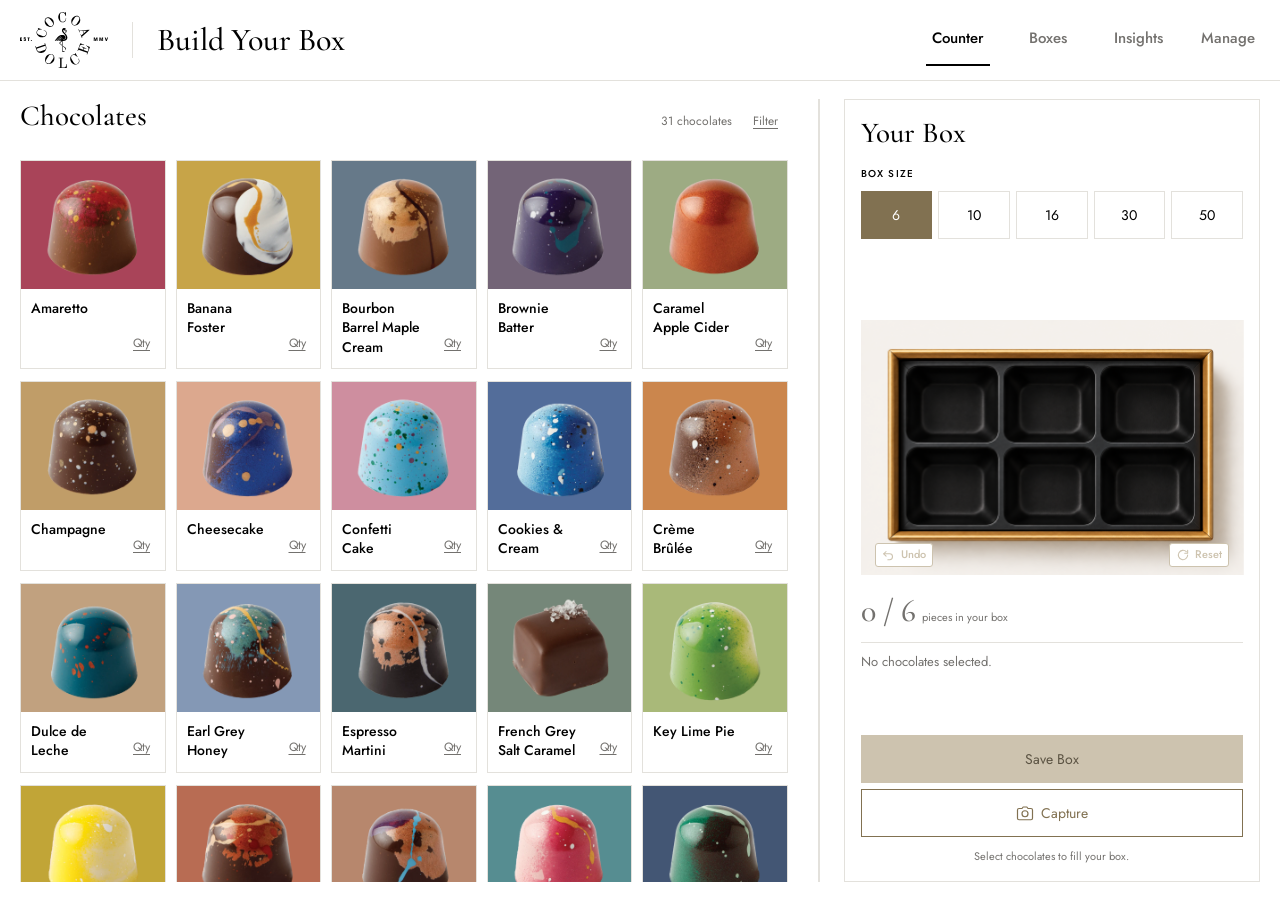
==== commit c2bd95f0: "Complete Phase C catalog management and resizable counter" ====
--- a/index.html
+++ b/index.html
@@ -176,9 +176,12 @@
 <link rel="stylesheet" href="counter.css">
 <link rel="stylesheet" href="counter-builder.css">
 <script src="counter-products.js"></script>
+<script src="counter-catalog-state.js"></script>
 <script src="counter-selection.js"></script>
 <script src="counter-box.js"></script>
 <script src="counter-catalog.js"></script>
+<script src="counter-manage.js"></script>
+<script src="counter-resize.js"></script>
 <script src="counter-transactions.js"></script>
 <script src="counter-foundation.js"></script>
 </head>
@@ -192,6 +195,7 @@
     <button data-view="counter" aria-current="page" aria-selected="true">Counter</button>
     <button data-view="boxes" aria-selected="false">Boxes</button>
     <button data-view="insights" aria-selected="false">Insights</button>
+    <button data-view="manage" aria-selected="false">Manage</button>
   </nav>
   <span id="sync" hidden></span>
 </header>
@@ -201,11 +205,11 @@
   <section class="view" id="v-counter" aria-label="Counter">
     <div class="foundation">
       <section class="catalog" aria-labelledby="catalog-title">
-        <div class="catalog-top"><h2 id="catalog-title">Chocolates</h2><div class="catalog-tools"><span id="catalog-result"></span><div class="catalog-filter"><button type="button" class="catalog-filter-toggle" id="catalog-filter-toggle" aria-haspopup="true" aria-expanded="false">Filter</button><div class="catalog-filter-menu" id="catalog-filter-menu" role="menu" aria-label="Filter chocolates by category" hidden><button type="button" data-filter="all" role="menuitemradio" aria-checked="true">All</button><button type="button" data-filter="basic" role="menuitemradio" aria-checked="false">Basic</button><button type="button" data-filter="seasonal" role="menuitemradio" aria-checked="false">Seasonal</button><button type="button" data-filter="cocoshots" role="menuitemradio" aria-checked="false">CocoShots</button></div></div><button type="button" id="catalog-edit" aria-pressed="false" aria-label="Edit catalog order" title="Edit catalog order">Edit</button></div></div>
+        <div class="catalog-top"><h2 id="catalog-title">Chocolates</h2><div class="catalog-tools"><span id="catalog-result"></span><div class="catalog-filter"><button type="button" class="catalog-filter-toggle" id="catalog-filter-toggle" aria-haspopup="true" aria-expanded="false">Filter</button><div class="catalog-filter-menu" id="catalog-filter-menu" role="menu" aria-label="Filter chocolates by category" hidden><button type="button" data-filter="all" role="menuitemradio" aria-checked="true">All</button><button type="button" data-filter="basic" role="menuitemradio" aria-checked="false">Basic</button><button type="button" data-filter="seasonal" role="menuitemradio" aria-checked="false">Seasonal</button><button type="button" data-filter="cocoshots" role="menuitemradio" aria-checked="false">CocoShots</button></div></div></div></div>
         <div class="chocolate-grid"></div>
         <p class="catalog-empty" id="catalog-empty" hidden>No chocolates available in this category.</p>
       </section>
-      <aside class="builder" aria-labelledby="builder-title">
+      <div class="counter-divider" role="separator" aria-label="Resize Chocolates and Your Box panels" tabindex="0"></div><aside class="builder" aria-labelledby="builder-title">
         <div class="builder-heading"><h2 id="builder-title">Your Box</h2></div>
         <span class="box-size-label" id="size-label">BOX SIZE</span>
         <div class="box-size-options" role="group" aria-labelledby="size-label"><button type="button" data-capacity-option="6" aria-label="6 pieces" aria-pressed="true">6</button><button type="button" data-capacity-option="10" aria-label="10 pieces" aria-pressed="false">10</button><button type="button" data-capacity-option="16" aria-label="16 pieces" aria-pressed="false">16</button><button type="button" data-capacity-option="30" aria-label="30 pieces" aria-pressed="false">30</button><button type="button" data-capacity-option="50" aria-label="50 pieces" aria-pressed="false">50</button></div>
@@ -220,6 +224,16 @@
         <p class="builder-footnote">Select chocolates to fill your box.</p>
       </aside>
     </div>
+  </section>
+
+  <section class="view" id="v-manage" aria-label="Manage Chocolates" hidden>
+    <div class="manage-page section">
+      <div class="manage-heading"><h2>Manage Chocolates</h2><p class="muted small">Manage availability, order, and catalog items.</p></div>
+      <div id="manage-grid-host"></div>
+    </div>
+    <dialog id="manage-add-dialog" class="counter-dialog" aria-labelledby="manage-add-title">
+      <form id="manage-add-form" method="dialog"><h2 id="manage-add-title">Add Chocolate</h2><label for="manage-name">Chocolate Name</label><input class="field" id="manage-name" name="name" required autocomplete="off"><label for="manage-category">Category</label><select class="field" id="manage-category" name="category" required><option value="basic">Basic</option><option value="seasonal">Seasonal</option><option value="cocoshot">CocoShots</option></select><label for="manage-image">Image</label><input class="field" id="manage-image" name="image" type="file" accept="image/*"><p class="manage-form-error" id="manage-form-error" role="alert" hidden></p><div class="dialog-actions"><button type="button" data-manage-cancel>Cancel</button><button type="submit">Add Chocolate</button></div></form>
+    </dialog>
   </section>
   <!-- Retained legacy transaction UI and hooks for later phases. Not navigable. -->
   <section class="view" id="v-legacy-counter" hidden inert>
@@ -772,7 +786,11 @@
   if (e.key==="Enter" && !$("#save").disabled && !e.target.closest("button")){ e.preventDefault(); saveBox(); }
 });
 
-mountCounterFoundation({ products: COUNTER_PRODUCTS, escapeHTML: esc, transactionLocation:loc.value, onSaved:records=>{boxes=records;} });
+const catalogProducts=CounterCatalogState.products();
+const foundation=mountCounterFoundation({ products:catalogProducts, escapeHTML: esc, transactionLocation:loc.value, onSaved:records=>{boxes=records;} });
+CounterCatalogState.subscribe(products=>foundation.refreshProducts(products));
+mountCounterManage({escapeHTML:esc});
+mountCounterResize();
 renderCounter(); setSync();
 initDb();
 })();
--- a/counter-builder.css
+++ b/counter-builder.css
@@ -137,3 +137,37 @@
    not width), so its own clear margin below the last row shrinks in step --
    the overlay controls shrink to match so they still land below every slot. */
 @media(min-width:1024px) and (max-width:1499px) and (orientation:landscape){.box-scene{flex:1 1 auto;min-height:0;}.box-undo,.box-reset{min-height:23px;padding:3px 6px;bottom:8px;font-size:11px;}}
+
+/* Phase C management workspace and resizable Counter split. */
+@media(min-width:761px){
+   .foundation{grid-template-columns:minmax(0,var(--counter-catalog-split,65fr)) 10px minmax(0,var(--counter-builder-split,35fr));}
+   .counter-divider{width:10px;align-self:stretch;position:relative;cursor:col-resize;touch-action:none;}
+   .counter-divider::after{content:"";position:absolute;inset:0 4px;background:var(--counter-border);transition:background .15s;}
+   .counter-divider:hover::after,.counter-divider.is-dragging::after{background:var(--counter-accent);}
+}
+@media(max-width:760px){.counter-divider{display:none;}}
+.manage-page{padding:24px;}
+.manage-heading{margin-bottom:22px;}
+.manage-heading h2{font:500 29px/1.2 var(--serif);margin:0;}
+.manage-heading p{margin:4px 0 0;}
+.manage-grid{grid-template-columns:repeat(auto-fill,minmax(180px,1fr));}
+.manage-card{position:relative;border:1px solid var(--counter-border);background:var(--counter-paper);height:100%;cursor:grab;}
+.manage-card:active{cursor:grabbing;}
+.manage-card .chocolate-visual{display:grid;place-items:center;aspect-ratio:1.12;overflow:hidden;background:var(--product-background);}
+.manage-card .chocolate-visual img{width:94%;height:94%;object-fit:contain;}
+.manage-card .chocolate-name{display:flex;align-items:flex-start;gap:6px;min-height:55px;padding:11px 48px 11px 12px;}
+.manage-status{font-size:11px;color:var(--counter-muted);white-space:nowrap;}
+.manage-toggle{position:absolute;top:7px;right:7px;min-width:32px;min-height:32px;border:1px solid var(--counter-border);background:var(--counter-paper);color:var(--counter-accent);font-size:12px;padding:4px 7px;}
+.manage-toggle:hover{background:var(--color-bg-secondary);}
+.manage-item-inactive .manage-card{opacity:.62;}
+.manage-item-inactive .manage-card .chocolate-name{color:var(--counter-muted);}
+.manage-card .image-missing{background:var(--product-background);}
+.manage-card .image-missing::after{content:"";width:36%;aspect-ratio:1;border-radius:50%;background:rgba(0,0,0,.14);}
+.manage-image-fallback{display:none;}
+.manage-add-card{min-width:0;}
+.manage-add-card button{width:100%;height:100%;min-height:180px;border:1px dashed var(--counter-accent);background:var(--color-bg-secondary);color:var(--counter-accent);display:grid;place-content:center;gap:8px;text-align:center;}
+.manage-add-card button span{font-size:30px;line-height:1;}
+.manage-add-card button strong{font-size:13px;font-weight:500;}
+.manage-form-error{color:var(--warn);font-size:13px;margin:8px 0 0;}
+.manage-add-card button:focus-visible,.manage-toggle:focus-visible{outline:2px solid var(--counter-accent);outline-offset:2px;}
+@media(max-width:760px){.manage-page{padding:18px 14px;}.manage-grid{grid-template-columns:repeat(auto-fill,minmax(135px,1fr));}.manage-card .chocolate-name{font-size:12px;padding:9px 42px 9px 9px;}.manage-add-card button{min-height:150px;}}
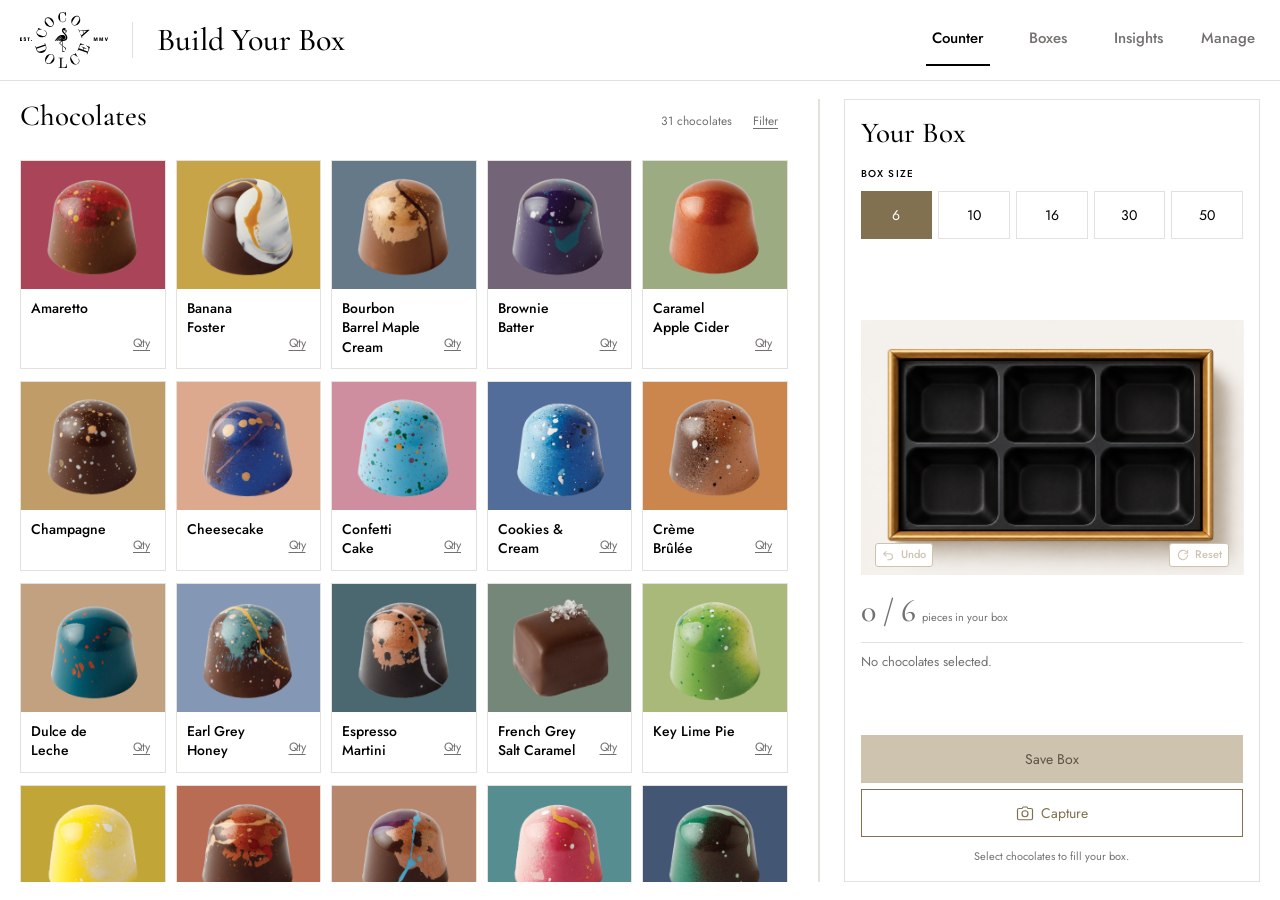
==== commit 74e7ff59: "Polish Manage catalog interactions" ====
--- a/index.html
+++ b/index.html
@@ -228,12 +228,13 @@
 
   <section class="view" id="v-manage" aria-label="Manage Chocolates" hidden>
     <div class="manage-page section">
-      <div class="manage-heading"><h2>Manage Chocolates</h2><p class="muted small">Manage availability, order, and catalog items.</p></div>
+      <div class="manage-heading"><div><h2>Manage Chocolates</h2><p class="muted small">Manage availability, order, and catalog items.</p></div><button type="button" class="manage-done" data-manage-done>Done</button></div>
       <div id="manage-grid-host"></div>
     </div>
     <dialog id="manage-add-dialog" class="counter-dialog" aria-labelledby="manage-add-title">
-      <form id="manage-add-form" method="dialog"><h2 id="manage-add-title">Add Chocolate</h2><label for="manage-name">Chocolate Name</label><input class="field" id="manage-name" name="name" required autocomplete="off"><label for="manage-category">Category</label><select class="field" id="manage-category" name="category" required><option value="basic">Basic</option><option value="seasonal">Seasonal</option><option value="cocoshot">CocoShots</option></select><label for="manage-image">Image</label><input class="field" id="manage-image" name="image" type="file" accept="image/*"><p class="manage-form-error" id="manage-form-error" role="alert" hidden></p><div class="dialog-actions"><button type="button" data-manage-cancel>Cancel</button><button type="submit">Add Chocolate</button></div></form>
+      <form id="manage-add-form" method="dialog"><h2 id="manage-add-title">Add Chocolate</h2><label for="manage-name">Chocolate Name</label><input class="field" id="manage-name" name="name" required autocomplete="off"><label for="manage-category">Category</label><select class="field" id="manage-category" name="category" required><option value="basic">Basic</option><option value="seasonal">Seasonal</option><option value="cocoshot">CocoShots</option></select><label for="manage-image">Image</label><div class="manage-file-row"><label class="manage-file-button" for="manage-image">Choose Image</label><span class="manage-file-name" id="manage-file-name">No file chosen</span><input class="manage-file-input" id="manage-image" name="image" type="file" accept="image/*"></div><p class="manage-form-error" id="manage-form-error" role="alert" hidden></p><div class="dialog-actions"><button type="button" data-manage-cancel>Cancel</button><button type="submit">Add Chocolate</button></div></form>
     </dialog>
+    <dialog id="manage-done-dialog" class="counter-dialog" aria-labelledby="manage-done-title"><h2 id="manage-done-title">Are you sure?</h2><p>Finish managing the catalog?</p><div class="dialog-actions"><button type="button" data-manage-done-cancel>Cancel</button><button type="button" data-manage-done-confirm>Done</button></div></dialog>
   </section>
   <!-- Retained legacy transaction UI and hooks for later phases. Not navigable. -->
   <section class="view" id="v-legacy-counter" hidden inert>
--- a/counter-builder.css
+++ b/counter-builder.css
@@ -147,9 +147,11 @@
 }
 @media(max-width:760px){.counter-divider{display:none;}}
 .manage-page{padding:24px;}
-.manage-heading{margin-bottom:22px;}
+.manage-heading{margin-bottom:22px;display:flex;align-items:flex-start;justify-content:space-between;gap:16px;}
 .manage-heading h2{font:500 29px/1.2 var(--serif);margin:0;}
 .manage-heading p{margin:4px 0 0;}
+.manage-done{min-height:44px;padding:9px 18px;border:1px solid var(--counter-accent);background:var(--counter-accent);color:#fff;font-size:13px;}
+.manage-done:hover{filter:brightness(.94);}
 .manage-grid{grid-template-columns:repeat(auto-fill,minmax(180px,1fr));}
 .manage-card{position:relative;border:1px solid var(--counter-border);background:var(--counter-paper);height:100%;cursor:grab;}
 .manage-card:active{cursor:grabbing;}
@@ -169,5 +171,11 @@
 .manage-add-card button span{font-size:30px;line-height:1;}
 .manage-add-card button strong{font-size:13px;font-weight:500;}
 .manage-form-error{color:var(--warn);font-size:13px;margin:8px 0 0;}
+.manage-file-row{display:flex;align-items:center;gap:10px;min-width:0;margin-top:2px;}
+.manage-file-button{display:inline-flex;align-items:center;justify-content:center;min-height:36px;padding:7px 12px;border:1px solid var(--counter-accent);background:var(--counter-paper);color:var(--counter-accent);font-size:12px;cursor:pointer;white-space:nowrap;}
+.manage-file-button:hover{background:var(--color-bg-secondary);}
+.counter-dialog .manage-file-input{position:absolute;width:1px;min-width:1px;height:1px;min-height:1px;overflow:hidden;clip:rect(0 0 0 0);clip-path:inset(50%);white-space:nowrap;padding:0;}
+.manage-file-input:focus-visible + .manage-file-name{outline:2px solid var(--counter-accent);outline-offset:2px;}
+.manage-file-name{min-width:0;overflow:hidden;text-overflow:ellipsis;white-space:nowrap;color:var(--counter-muted);font-size:12px;}
 .manage-add-card button:focus-visible,.manage-toggle:focus-visible{outline:2px solid var(--counter-accent);outline-offset:2px;}
 @media(max-width:760px){.manage-page{padding:18px 14px;}.manage-grid{grid-template-columns:repeat(auto-fill,minmax(135px,1fr));}.manage-card .chocolate-name{font-size:12px;padding:9px 42px 9px 9px;}.manage-add-card button{min-height:150px;}}
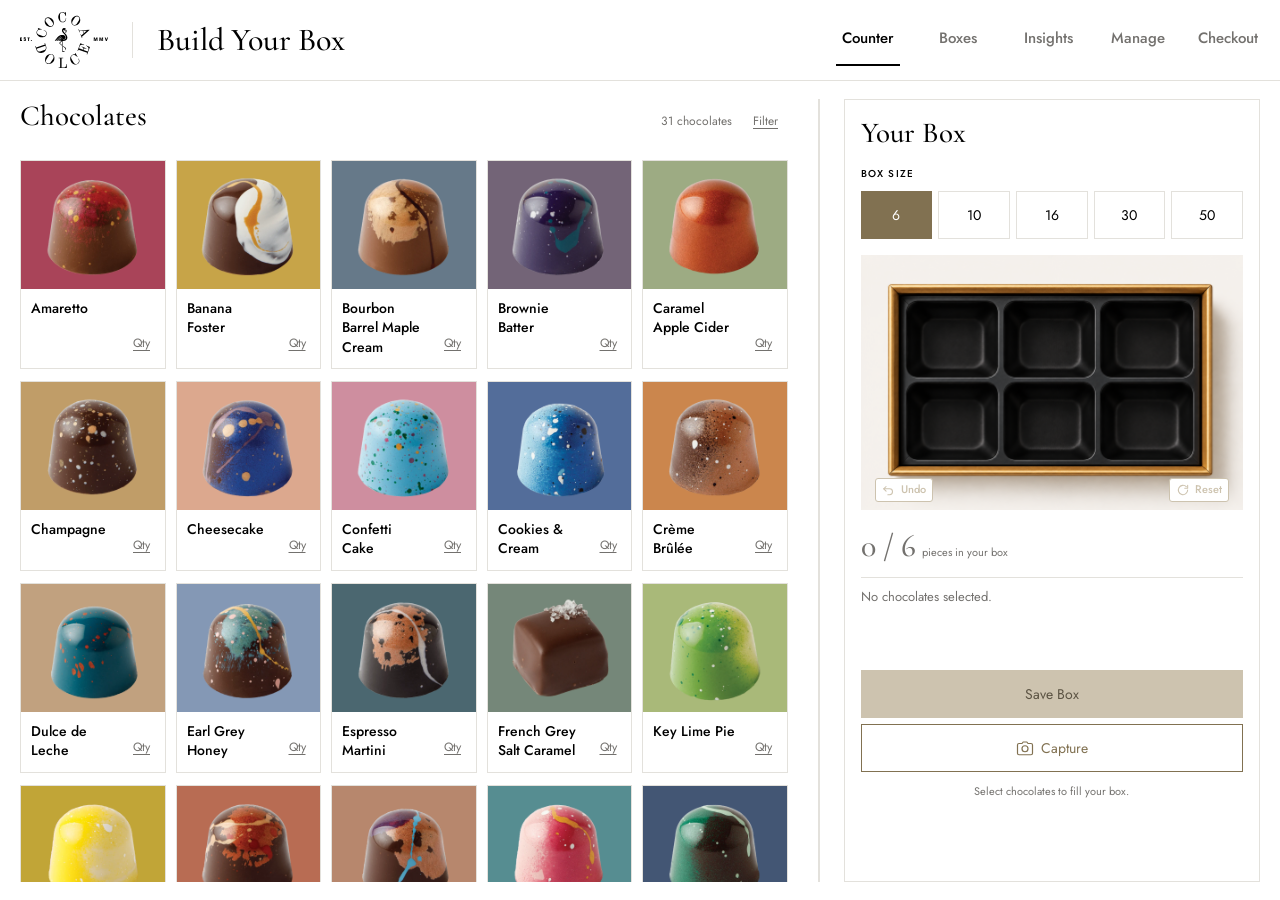
==== commit 350b60bf: "Add checkout and multi-box order flow" ====
--- a/index.html
+++ b/index.html
@@ -183,7 +183,9 @@
 <script src="counter-manage.js"></script>
 <script src="counter-resize.js"></script>
 <script src="counter-transactions.js"></script>
+<script src="counter-checkout.js"></script>
 <script src="counter-foundation.js"></script>
+<link rel="stylesheet" href="counter-checkout.css">
 </head>
 <body>
 <header>
@@ -196,6 +198,7 @@
     <button data-view="boxes" aria-selected="false">Boxes</button>
     <button data-view="insights" aria-selected="false">Insights</button>
     <button data-view="manage" aria-selected="false">Manage</button>
+    <button data-view="checkout" aria-selected="false">Checkout</button>
   </nav>
   <span id="sync" hidden></span>
 </header>
@@ -235,6 +238,16 @@
       <form id="manage-add-form" method="dialog"><h2 id="manage-add-title">Add Chocolate</h2><label for="manage-name">Chocolate Name</label><input class="field" id="manage-name" name="name" required autocomplete="off"><label for="manage-category">Category</label><select class="field" id="manage-category" name="category" required><option value="basic">Basic</option><option value="seasonal">Seasonal</option><option value="cocoshot">CocoShots</option></select><label for="manage-image">Image</label><div class="manage-file-row"><label class="manage-file-button" for="manage-image">Choose Image</label><span class="manage-file-name" id="manage-file-name">No file chosen</span><input class="manage-file-input" id="manage-image" name="image" type="file" accept="image/*"></div><p class="manage-form-error" id="manage-form-error" role="alert" hidden></p><div class="dialog-actions"><button type="button" data-manage-cancel>Cancel</button><button type="submit">Add Chocolate</button></div></form>
     </dialog>
     <dialog id="manage-done-dialog" class="counter-dialog" aria-labelledby="manage-done-title"><h2 id="manage-done-title">Are you sure?</h2><p>Finish managing the catalog?</p><div class="dialog-actions"><button type="button" data-manage-done-cancel>Cancel</button><button type="button" data-manage-done-confirm>Done</button></div></dialog>
+  </section>
+  <section class="view" id="v-checkout" aria-label="Checkout" hidden>
+    <div class="checkout-heading"><div><h2 tabindex="-1">Checkout</h2><p>Review the boxes in this order.</p></div></div>
+    <p id="checkout-error" role="alert" hidden></p>
+    <div class="checkout-layout">
+    <div id="checkout-empty" hidden><h3>No boxes in this order yet.</h3><p>Build and save a box to begin an order.</p><button type="button" id="checkout-build">Build a Box</button></div>
+    <div id="checkout-boxes"></div>
+    <aside class="checkout-actions" aria-labelledby="checkout-summary-title"><h3 id="checkout-summary-title">Order Summary</h3><span id="checkout-count"></span><ul id="checkout-prices" aria-label="Box prices"></ul><div class="checkout-total-row"><span>Total</span><strong id="checkout-total" aria-live="polite"></strong></div><button type="button" id="checkout-pay" hidden>Pay</button></aside>
+    </div>
+    <dialog class="counter-dialog" id="checkout-remove-dialog" aria-labelledby="checkout-remove-title" aria-describedby="checkout-remove-detail"><h2 id="checkout-remove-title">Remove this box from the current order?</h2><p id="checkout-remove-detail">The saved box will remain in Boxes history.</p><p role="alert" hidden></p><div class="dialog-actions"><button type="button" data-remove-cancel autofocus>Cancel</button><button type="button" data-remove-confirm>Remove</button></div></dialog>
   </section>
   <!-- Retained legacy transaction UI and hooks for later phases. Not navigable. -->
   <section class="view" id="v-legacy-counter" hidden inert>
@@ -390,6 +403,7 @@
     if (x===b) x.setAttribute("aria-current", "page"); else x.removeAttribute("aria-current");
   });
   document.querySelectorAll(".view").forEach(v => v.hidden = v.id !== "v-"+b.dataset.view);
+  if (b.dataset.view==="checkout") checkout.render();
   if (b.dataset.view==="boxes") renderBoxes();
   if (b.dataset.view==="insights") renderInsights();
   if (b.dataset.view==="menu") renderMenu();
@@ -787,6 +801,7 @@
   if (e.key==="Enter" && !$("#save").disabled && !e.target.closest("button")){ e.preventDefault(); saveBox(); }
 });
 
+const checkout=mountCounterCheckout({escapeHTML:esc,getRecords:()=>boxes});
 const catalogProducts=CounterCatalogState.products();
 const foundation=mountCounterFoundation({ products:catalogProducts, escapeHTML: esc, transactionLocation:loc.value, onSaved:records=>{boxes=records;} });
 CounterCatalogState.subscribe(products=>foundation.refreshProducts(products));
--- a/counter-builder.css
+++ b/counter-builder.css
@@ -139,6 +139,15 @@
 @media(min-width:1024px) and (max-width:1499px) and (orientation:landscape){.box-scene{flex:1 1 auto;min-height:0;}.box-undo,.box-reset{min-height:23px;padding:3px 6px;bottom:8px;font-size:11px;}}
 
 /* Phase C management workspace and resizable Counter split. */
+/* Photo boxes follow panel width, not the remaining landscape flex height.
+   Keep the image and percentage-positioned slots in the same 3:2 frame.
+   The existing builder scroll handles panels too wide for the viewport height. */
+@media(min-width:761px){
+  #v-counter .box-visual:has(.box-frame){flex:0 0 auto;}
+  #v-counter .box-scene:has(.box-frame){flex:none;container-type:normal;margin:0;overflow:visible;}
+  #v-counter .box-frame{position:relative;left:auto;bottom:auto;transform:none;width:100%;max-width:none;}
+  #v-counter .box-frame .box-piece img{transform:none;max-width:none;}
+}
 @media(min-width:761px){
    .foundation{grid-template-columns:minmax(0,var(--counter-catalog-split,65fr)) 10px minmax(0,var(--counter-builder-split,35fr));}
    .counter-divider{width:10px;align-self:stretch;position:relative;cursor:col-resize;touch-action:none;}
--- a/counter-checkout.css
+++ b/counter-checkout.css
@@ -0,0 +1,39 @@
+main:has(> #v-checkout:not([hidden])){max-width:none;padding-inline:clamp(20px,1.667vw,32px)}
+#v-checkout{width:100%;margin:0;color:var(--counter-ink)}
+.checkout-heading{display:flex;align-items:center;justify-content:space-between;gap:24px;margin:10px 0 30px}
+.checkout-heading h2{font:500 36px/1.2 var(--serif);margin:0 0 8px}
+.checkout-heading p{margin:0;color:var(--counter-muted);font-size:14px}
+.checkout-layout{display:grid;grid-template-columns:minmax(0,3fr) minmax(230px,1fr);gap:28px;align-items:start}
+.checkout-actions{display:flex;flex-direction:column;align-items:stretch;gap:18px;padding:28px;background:#f2eee7;position:sticky;top:24px}
+.checkout-actions:has(#checkout-pay[hidden]){display:none}
+.checkout-actions h3{font:500 26px/1.2 var(--serif);margin:0}
+.checkout-actions #checkout-pay{width:100%;margin-top:6px}
+#checkout-count{font-size:13px;color:var(--counter-muted)}
+#checkout-prices{list-style:none;padding:0;margin:0;display:grid;gap:12px;font-size:13px}
+#checkout-prices li,.checkout-total-row{display:flex;justify-content:space-between;gap:16px}
+#checkout-prices li span:last-child{text-align:right}
+.checkout-total-row{border-top:1px solid var(--counter-border);padding-top:18px;align-items:baseline;font-size:14px}
+#checkout-total{font-size:20px;font-weight:500;text-align:right}
+.checkout-card-heading .checkout-box-price{margin-top:8px;font-size:15px;color:var(--counter-ink)}
+#checkout-pay,#checkout-build,.save-success-dialog #saved-checkout{background:#817151;color:#fff;border:1px solid #817151;border-radius:0;min-height:48px;padding:12px 32px}
+#checkout-boxes{display:grid;grid-template-columns:minmax(0,1fr);gap:24px;min-width:0}
+#checkout-boxes:empty{display:none}
+.checkout-card{border:1px solid var(--counter-border);padding:24px;background:#fff;min-width:0}
+.checkout-card-heading{display:flex;align-items:center;justify-content:space-between;gap:16px;border-bottom:1px solid var(--counter-border);padding-bottom:18px}
+.checkout-card h3{font:500 27px/1.2 var(--serif);margin:0 0 6px}
+.checkout-card-heading p{font-size:13px;margin:0;color:var(--counter-muted)}
+.checkout-remove{background:transparent;border:0;border-radius:0;text-decoration:underline;text-underline-offset:4px;font-size:12px;min-height:44px;padding:8px 0;color:var(--counter-muted)}
+.checkout-contents{list-style:none;padding:0;margin:24px 0;display:grid;grid-template-columns:repeat(auto-fill,minmax(175px,1fr));gap:24px 20px}
+.checkout-contents li{display:flex;flex-direction:column;align-items:center;gap:8px;font-size:14px;text-align:center;min-width:0}
+.checkout-contents .chocolate-visual{background:transparent;border:0;box-shadow:none;width:112px;flex:none}
+.checkout-name{overflow-wrap:anywhere;line-height:1.4;max-width:100%}
+.checkout-quantity{font-size:12px;white-space:nowrap}
+.checkout-time{margin:0;border-top:1px solid var(--counter-border);padding-top:16px;color:var(--counter-muted);font-size:12px}
+#checkout-empty{grid-column:1/-1;text-align:center;background:#f2eee7;padding:72px 24px}
+#checkout-empty h3{font:500 28px/1.3 var(--serif);margin:0 0 12px}
+#checkout-empty p{font-size:14px;margin:0 0 24px}
+.save-success-dialog{width:min(440px,calc(100% - 28px))}
+.save-success-dialog .dialog-actions{display:grid;grid-template-columns:1fr 1fr;gap:12px;margin-top:24px}
+.save-success-dialog button{border-radius:0;padding:10px!important}
+@media(max-width:1199px){.checkout-layout{gap:20px}.checkout-actions{padding:24px}.checkout-contents{grid-template-columns:repeat(auto-fill,minmax(150px,1fr));gap:24px 16px}}
+@media(max-width:760px){nav{gap:16px;flex-wrap:wrap}.checkout-heading{align-items:flex-start;flex-direction:column}.checkout-layout{grid-template-columns:minmax(0,1fr)}.checkout-actions{position:static;grid-row:1}.checkout-card{padding:20px}.checkout-contents{grid-template-columns:repeat(auto-fill,minmax(120px,1fr));gap:24px 12px}}
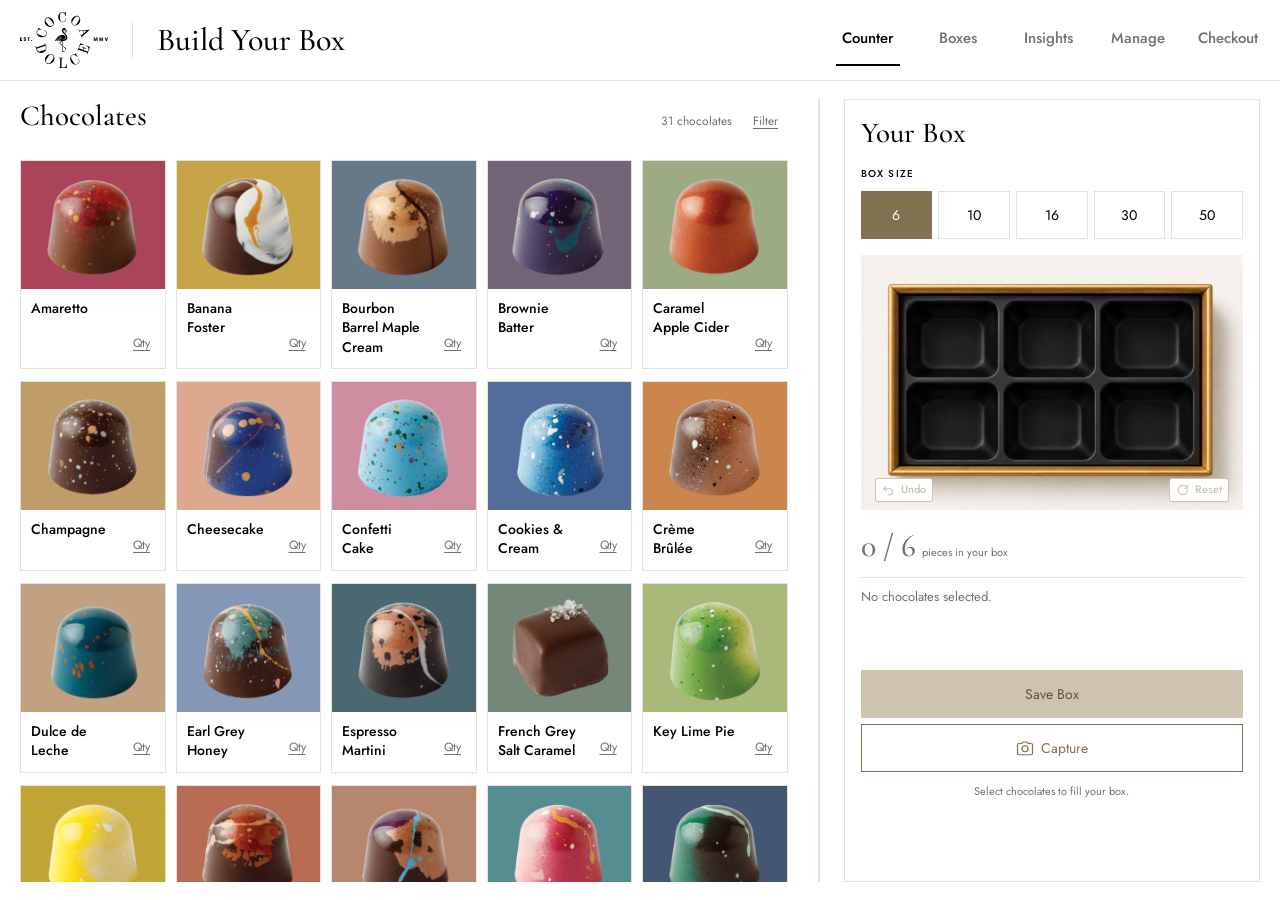
==== commit 7912423a: "Complete checkout order lifecycle Co-Authored-By: Claude Sonnet 5 <noreply@anthropic.com>" ====
--- a/index.html
+++ b/index.html
@@ -801,7 +801,7 @@
   if (e.key==="Enter" && !$("#save").disabled && !e.target.closest("button")){ e.preventDefault(); saveBox(); }
 });
 
-const checkout=mountCounterCheckout({escapeHTML:esc,getRecords:()=>boxes});
+const checkout=mountCounterCheckout({escapeHTML:esc,getRecords:()=>boxes,onCompleted:()=>foundation.resetCustomer()});
 const catalogProducts=CounterCatalogState.products();
 const foundation=mountCounterFoundation({ products:catalogProducts, escapeHTML: esc, transactionLocation:loc.value, onSaved:records=>{boxes=records;} });
 CounterCatalogState.subscribe(products=>foundation.refreshProducts(products));
--- a/counter-builder.css
+++ b/counter-builder.css
@@ -139,6 +139,13 @@
 @media(min-width:1024px) and (max-width:1499px) and (orientation:landscape){.box-scene{flex:1 1 auto;min-height:0;}.box-undo,.box-reset{min-height:23px;padding:3px 6px;bottom:8px;font-size:11px;}}
 
 /* Phase C management workspace and resizable Counter split. */
+/* Keep the 50-piece controls below the last row even at the narrowest split. */
+.box-visual:has(.box-render[src="assets/box/50-piece-box.png"]) :is(.box-undo,.box-reset){bottom:0;}
+/* The 30-piece photo has a shallow bottom mat: keep its controls inside that
+   margin, below the fifth row, without changing the other box layouts. */
+.box-visual:has(.box-render[src="assets/box/30-piece-box.png"]){container-type:inline-size;}
+.box-visual:has(.box-render[src="assets/box/30-piece-box.png"]) :is(.box-undo,.box-reset){bottom:0;min-height:0;height:min(23px,6cqw);padding:0 4px;font-size:min(11px,3cqw);}
+.box-visual:has(.box-render[src="assets/box/30-piece-box.png"]) :is(.box-undo,.box-reset) svg{width:min(14px,4cqw);height:min(14px,4cqw);}
 /* Photo boxes follow panel width, not the remaining landscape flex height.
    Keep the image and percentage-positioned slots in the same 3:2 frame.
    The existing builder scroll handles panels too wide for the viewport height. */
--- a/counter-checkout.css
+++ b/counter-checkout.css
@@ -35,5 +35,7 @@
 .save-success-dialog{width:min(440px,calc(100% - 28px))}
 .save-success-dialog .dialog-actions{display:grid;grid-template-columns:1fr 1fr;gap:12px;margin-top:24px}
 .save-success-dialog button{border-radius:0;padding:10px!important}
+#payment-success-dialog{text-align:center}
+#payment-success-dialog .dialog-actions{display:flex;justify-content:center}
 @media(max-width:1199px){.checkout-layout{gap:20px}.checkout-actions{padding:24px}.checkout-contents{grid-template-columns:repeat(auto-fill,minmax(150px,1fr));gap:24px 16px}}
 @media(max-width:760px){nav{gap:16px;flex-wrap:wrap}.checkout-heading{align-items:flex-start;flex-direction:column}.checkout-layout{grid-template-columns:minmax(0,1fr)}.checkout-actions{position:static;grid-row:1}.checkout-card{padding:20px}.checkout-contents{grid-template-columns:repeat(auto-fill,minmax(120px,1fr));gap:24px 12px}}
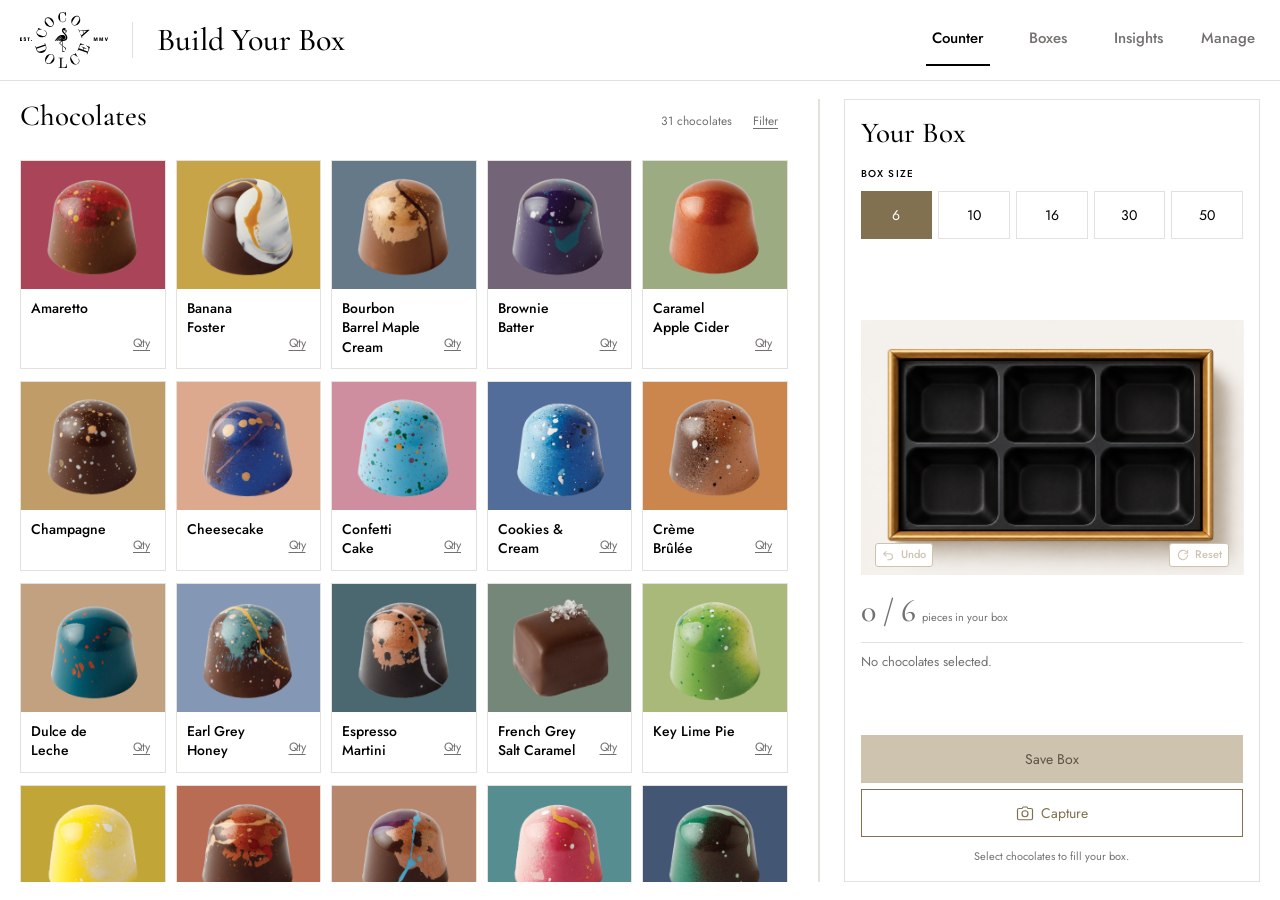
==== commit 5ebe49bf: "Temporary deployment changes" ====
--- a/index.html
+++ b/index.html
@@ -183,9 +183,9 @@
 <script src="counter-manage.js"></script>
 <script src="counter-resize.js"></script>
 <script src="counter-transactions.js"></script>
-<script src="counter-checkout.js"></script>
+<script src="counter-api.js"></script>
+<script src="counter-capture.js"></script>
 <script src="counter-foundation.js"></script>
-<link rel="stylesheet" href="counter-checkout.css">
 </head>
 <body>
 <header>
@@ -198,7 +198,6 @@
     <button data-view="boxes" aria-selected="false">Boxes</button>
     <button data-view="insights" aria-selected="false">Insights</button>
     <button data-view="manage" aria-selected="false">Manage</button>
-    <button data-view="checkout" aria-selected="false">Checkout</button>
   </nav>
   <span id="sync" hidden></span>
 </header>
@@ -238,16 +237,6 @@
       <form id="manage-add-form" method="dialog"><h2 id="manage-add-title">Add Chocolate</h2><label for="manage-name">Chocolate Name</label><input class="field" id="manage-name" name="name" required autocomplete="off"><label for="manage-category">Category</label><select class="field" id="manage-category" name="category" required><option value="basic">Basic</option><option value="seasonal">Seasonal</option><option value="cocoshot">CocoShots</option></select><label for="manage-image">Image</label><div class="manage-file-row"><label class="manage-file-button" for="manage-image">Choose Image</label><span class="manage-file-name" id="manage-file-name">No file chosen</span><input class="manage-file-input" id="manage-image" name="image" type="file" accept="image/*"></div><p class="manage-form-error" id="manage-form-error" role="alert" hidden></p><div class="dialog-actions"><button type="button" data-manage-cancel>Cancel</button><button type="submit">Add Chocolate</button></div></form>
     </dialog>
     <dialog id="manage-done-dialog" class="counter-dialog" aria-labelledby="manage-done-title"><h2 id="manage-done-title">Are you sure?</h2><p>Finish managing the catalog?</p><div class="dialog-actions"><button type="button" data-manage-done-cancel>Cancel</button><button type="button" data-manage-done-confirm>Done</button></div></dialog>
-  </section>
-  <section class="view" id="v-checkout" aria-label="Checkout" hidden>
-    <div class="checkout-heading"><div><h2 tabindex="-1">Checkout</h2><p>Review the boxes in this order.</p></div></div>
-    <p id="checkout-error" role="alert" hidden></p>
-    <div class="checkout-layout">
-    <div id="checkout-empty" hidden><h3>No boxes in this order yet.</h3><p>Build and save a box to begin an order.</p><button type="button" id="checkout-build">Build a Box</button></div>
-    <div id="checkout-boxes"></div>
-    <aside class="checkout-actions" aria-labelledby="checkout-summary-title"><h3 id="checkout-summary-title">Order Summary</h3><span id="checkout-count"></span><ul id="checkout-prices" aria-label="Box prices"></ul><div class="checkout-total-row"><span>Total</span><strong id="checkout-total" aria-live="polite"></strong></div><button type="button" id="checkout-pay" hidden>Pay</button></aside>
-    </div>
-    <dialog class="counter-dialog" id="checkout-remove-dialog" aria-labelledby="checkout-remove-title" aria-describedby="checkout-remove-detail"><h2 id="checkout-remove-title">Remove this box from the current order?</h2><p id="checkout-remove-detail">The saved box will remain in Boxes history.</p><p role="alert" hidden></p><div class="dialog-actions"><button type="button" data-remove-cancel autofocus>Cancel</button><button type="button" data-remove-confirm>Remove</button></div></dialog>
   </section>
   <!-- Retained legacy transaction UI and hooks for later phases. Not navigable. -->
   <section class="view" id="v-legacy-counter" hidden inert>
@@ -335,6 +324,186 @@
   </section>
 </main>
 
+<dialog class="capture-dialog" id="capture-dialog" aria-labelledby="capture-title">
+  <div class="capture-dialog-head">
+    <div>
+      <p class="capture-kicker">Optional training photo</p>
+      <h2 id="capture-title">Capture completed box</h2>
+      <p class="capture-help">
+        Keep the finished box centered and well lit. Retake as often as needed;
+        only the final selected image is used.
+      </p>
+    </div>
+    <button
+      type="button"
+      class="capture-close"
+      data-capture-close
+      aria-label="Close photo capture"
+    >
+      ×
+    </button>
+  </div>
+
+  <div class="capture-methods" role="tablist" aria-label="Photo capture method">
+    <button
+      type="button"
+      class="capture-method is-active"
+      data-capture-method="webcam"
+      role="tab"
+      aria-selected="true"
+    >
+      Webcam
+    </button>
+
+    <button
+      type="button"
+      class="capture-method"
+      data-capture-method="ip-camera"
+      role="tab"
+      aria-selected="false"
+    >
+      Android IP Webcam
+    </button>
+
+    <button
+      type="button"
+      class="capture-method"
+      data-capture-method="upload"
+      role="tab"
+      aria-selected="false"
+    >
+      Upload image
+    </button>
+  </div>
+
+  <section class="capture-pane" data-capture-pane="webcam">
+    <p class="capture-instruction">
+      Connect a USB webcam or use this device’s camera, then select
+      <strong>Start camera</strong>.
+    </p>
+
+    <div class="capture-preview">
+      <video
+        id="capture-webcam-video"
+        autoplay
+        muted
+        playsinline
+        aria-label="Live webcam preview"
+      ></video>
+      <img
+        id="capture-webcam-still"
+        alt="Captured completed chocolate box"
+        hidden
+      >
+    </div>
+
+    <div class="capture-actions">
+      <button type="button" class="btn" id="capture-webcam-start">
+        Start camera
+      </button>
+      <button type="button" class="btn" id="capture-webcam-snap" disabled>
+        Take photo
+      </button>
+      <button type="button" class="btn" id="capture-webcam-retake" hidden>
+        Retake
+      </button>
+    </div>
+  </section>
+
+  <section class="capture-pane" data-capture-pane="ip-camera" hidden>
+    <p class="capture-instruction">
+      On Android, install <strong>IP Webcam</strong>, start its server on the
+      same Wi-Fi network, then enter the phone address shown by the app.
+    </p>
+
+    <ol class="capture-steps">
+      <li>Install and open IP Webcam on the Android phone.</li>
+      <li>Tap “Start server.”</li>
+      <li>Copy the address shown, such as <code>http://192.168.1.45:8080</code>.</li>
+      <li>Place the completed box under the phone camera.</li>
+    </ol>
+
+    <label class="capture-label" for="capture-ip-url">
+      IP Webcam address
+    </label>
+
+    <div class="capture-ip-row">
+      <input
+        id="capture-ip-url"
+        type="url"
+        inputmode="url"
+        placeholder="http://192.168.1.45:8080"
+        autocomplete="off"
+      >
+      <button type="button" class="btn" id="capture-ip-connect">
+        Connect
+      </button>
+    </div>
+
+    <p class="capture-small">
+      If video does not load, use the upload option. Browser mixed-content or
+      phone-server settings may block some IP camera streams.
+    </p>
+
+    <div class="capture-preview">
+      <img
+        id="capture-ip-preview"
+        alt="Android IP Webcam preview"
+        hidden
+      >
+    </div>
+
+    <div class="capture-actions">
+      <button type="button" class="btn" id="capture-ip-snap" disabled>
+        Take photo
+      </button>
+      <button type="button" class="btn" id="capture-ip-retake" hidden>
+        Retake
+      </button>
+    </div>
+  </section>
+
+  <section class="capture-pane" data-capture-pane="upload" hidden>
+    <p class="capture-instruction">
+      Select a clear top-down photo of the completed box from this device.
+    </p>
+
+    <label class="capture-upload-label" for="capture-file-input">
+      Choose image
+      <input
+        id="capture-file-input"
+        type="file"
+        accept="image/jpeg,image/png,image/webp"
+      >
+    </label>
+
+    <p class="capture-small" id="capture-file-name">
+      JPEG, PNG, or WebP; 10 MB maximum.
+    </p>
+
+    <div class="capture-preview">
+      <img
+        id="capture-upload-preview"
+        alt="Selected completed chocolate box"
+        hidden
+      >
+    </div>
+  </section>
+
+  <div class="capture-status" id="capture-status" role="status" aria-live="polite">
+    Photo capture is optional. Choose Skip photo to proceed without one.
+  </div>
+
+  <div class="capture-footer">
+    <button type="button" class="btn" id="capture-skip">
+      Skip photo
+    </button>
+    <button type="button" class="btn gold" id="capture-confirm" disabled>
+      Use this photo
+    </button>
+  </div>
+</dialog>
+
 <div class="toast" id="toast" hidden><span id="toastMsg"></span><button id="toastBtn">Undo</button></div>
 
 <dialog id="fallback">
@@ -403,7 +572,6 @@
     if (x===b) x.setAttribute("aria-current", "page"); else x.removeAttribute("aria-current");
   });
   document.querySelectorAll(".view").forEach(v => v.hidden = v.id !== "v-"+b.dataset.view);
-  if (b.dataset.view==="checkout") checkout.render();
   if (b.dataset.view==="boxes") renderBoxes();
   if (b.dataset.view==="insights") renderInsights();
   if (b.dataset.view==="menu") renderMenu();
@@ -801,7 +969,6 @@
   if (e.key==="Enter" && !$("#save").disabled && !e.target.closest("button")){ e.preventDefault(); saveBox(); }
 });
 
-const checkout=mountCounterCheckout({escapeHTML:esc,getRecords:()=>boxes,onCompleted:()=>foundation.resetCustomer()});
 const catalogProducts=CounterCatalogState.products();
 const foundation=mountCounterFoundation({ products:catalogProducts, escapeHTML: esc, transactionLocation:loc.value, onSaved:records=>{boxes=records;} });
 CounterCatalogState.subscribe(products=>foundation.refreshProducts(products));
--- a/counter.css
+++ b/counter.css
@@ -96,3 +96,8 @@
 @media (min-width:1250px) and (max-width:1499px) and (orientation:landscape) {
   .chocolate-grid {grid-template-columns:repeat(5,minmax(0,1fr));}
 }
+
+.builder-controls .capture-box.has-photo{
+  border-color:var(--ok,#4f7a4a);
+  color:var(--ok,#4f7a4a);
+}
--- a/counter-builder.css
+++ b/counter-builder.css
@@ -1,3 +1,212 @@
+.capture-dialog{
+  width:min(680px,calc(100% - 28px));
+  max-height:calc(100dvh - 28px);
+  overflow:auto;
+  border:1px solid var(--counter-border,var(--line));
+  border-radius:10px;
+  padding:22px;
+  background:var(--counter-paper,var(--surface));
+  color:var(--counter-ink,var(--ink));
+}
+
+.capture-dialog::backdrop{
+  background:rgba(20,16,12,.55);
+}
+
+.capture-dialog-head{
+  display:flex;
+  gap:16px;
+  justify-content:space-between;
+  align-items:flex-start;
+}
+
+.capture-kicker{
+  margin:0 0 3px;
+  color:var(--counter-muted,var(--ink-soft));
+  font-size:11px;
+  letter-spacing:.08em;
+  text-transform:uppercase;
+}
+
+.capture-dialog h2{
+  margin:0;
+  font:500 29px/1.15 var(--serif);
+}
+
+.capture-help,
+.capture-instruction,
+.capture-small{
+  color:var(--counter-muted,var(--ink-soft));
+  font-size:13px;
+}
+
+.capture-help{
+  max-width:58ch;
+  margin:8px 0 0;
+}
+
+.capture-close{
+  width:38px;
+  min-width:38px;
+  height:38px;
+  border:0;
+  background:transparent;
+  color:var(--counter-ink,var(--ink));
+  font-size:30px;
+  line-height:1;
+}
+
+.capture-methods{
+  display:flex;
+  flex-wrap:wrap;
+  gap:6px;
+  margin:20px 0 14px;
+  border-bottom:1px solid var(--counter-border,var(--line));
+  padding-bottom:12px;
+}
+
+.capture-method{
+  border:1px solid var(--counter-border,var(--line));
+  background:transparent;
+  color:var(--counter-muted,var(--ink-soft));
+  padding:8px 12px;
+  min-height:40px;
+  font-size:13px;
+}
+
+.capture-method.is-active{
+  border-color:var(--counter-accent,var(--gold));
+  color:var(--counter-accent,var(--gold-ink));
+  background:var(--color-bg-secondary,var(--surface-2));
+}
+
+.capture-pane[hidden]{
+  display:none;
+}
+
+.capture-steps{
+  margin:8px 0 14px;
+  padding-left:20px;
+  color:var(--counter-muted,var(--ink-soft));
+  font-size:13px;
+}
+
+.capture-steps li + li{
+  margin-top:3px;
+}
+
+.capture-label{
+  display:block;
+  margin:12px 0 5px;
+  font-size:13px;
+  font-weight:600;
+}
+
+.capture-ip-row{
+  display:grid;
+  grid-template-columns:minmax(0,1fr) auto;
+  gap:8px;
+}
+
+.capture-ip-row input{
+  width:100%;
+  min-height:44px;
+  border:1px solid var(--counter-border,var(--line));
+  background:var(--counter-paper,var(--surface));
+  color:var(--counter-ink,var(--ink));
+  padding:8px 10px;
+  font:inherit;
+}
+
+.capture-preview{
+  display:grid;
+  place-items:center;
+  min-height:160px;
+  margin:14px 0;
+  border:1px dashed var(--counter-border,var(--line));
+  background:var(--color-bg-secondary,var(--surface-2));
+}
+
+.capture-preview video,
+.capture-preview img{
+  display:block;
+  width:100%;
+  max-height:360px;
+  object-fit:contain;
+  background:#16110e;
+}
+
+.capture-actions{
+  display:flex;
+  flex-wrap:wrap;
+  gap:8px;
+}
+
+.capture-upload-label{
+  display:inline-flex;
+  align-items:center;
+  min-height:44px;
+  border:1px solid var(--counter-accent,var(--gold));
+  background:var(--counter-paper,var(--surface));
+  color:var(--counter-accent,var(--gold-ink));
+  padding:8px 12px;
+  cursor:pointer;
+  font-size:13px;
+  font-weight:500;
+}
+
+.capture-upload-label input{
+  position:absolute;
+  width:1px;
+  height:1px;
+  overflow:hidden;
+  clip:rect(0 0 0 0);
+  clip-path:inset(50%);
+  white-space:nowrap;
+}
+
+.capture-status{
+  min-height:22px;
+  margin-top:14px;
+  color:var(--counter-muted,var(--ink-soft));
+  font-size:13px;
+}
+
+.capture-status.error{
+  color:var(--warn,#a4462f);
+}
+
+.capture-status.success{
+  color:var(--ok,#4f7a4a);
+}
+
+.capture-footer{
+  display:flex;
+  justify-content:flex-end;
+  gap:8px;
+  margin-top:14px;
+  padding-top:14px;
+  border-top:1px solid var(--counter-border,var(--line));
+}
+
+@media (max-width:560px){
+  .capture-dialog{
+    padding:16px;
+  }
+
+  .capture-ip-row{
+    grid-template-columns:1fr;
+  }
+
+  .capture-footer{
+    flex-direction:column-reverse;
+  }
+
+  .capture-footer button{
+    width:100%;
+  }
+}
+
 /* Phase 3 additions keep the approved catalog and pane geometry. */
 .catalog-item {position:relative;min-width:0;}
 .catalog-item .chocolate-card {width:100%;height:100%;}
@@ -139,22 +348,6 @@
 @media(min-width:1024px) and (max-width:1499px) and (orientation:landscape){.box-scene{flex:1 1 auto;min-height:0;}.box-undo,.box-reset{min-height:23px;padding:3px 6px;bottom:8px;font-size:11px;}}
 
 /* Phase C management workspace and resizable Counter split. */
-/* Keep the 50-piece controls below the last row even at the narrowest split. */
-.box-visual:has(.box-render[src="assets/box/50-piece-box.png"]) :is(.box-undo,.box-reset){bottom:0;}
-/* The 30-piece photo has a shallow bottom mat: keep its controls inside that
-   margin, below the fifth row, without changing the other box layouts. */
-.box-visual:has(.box-render[src="assets/box/30-piece-box.png"]){container-type:inline-size;}
-.box-visual:has(.box-render[src="assets/box/30-piece-box.png"]) :is(.box-undo,.box-reset){bottom:0;min-height:0;height:min(23px,6cqw);padding:0 4px;font-size:min(11px,3cqw);}
-.box-visual:has(.box-render[src="assets/box/30-piece-box.png"]) :is(.box-undo,.box-reset) svg{width:min(14px,4cqw);height:min(14px,4cqw);}
-/* Photo boxes follow panel width, not the remaining landscape flex height.
-   Keep the image and percentage-positioned slots in the same 3:2 frame.
-   The existing builder scroll handles panels too wide for the viewport height. */
-@media(min-width:761px){
-  #v-counter .box-visual:has(.box-frame){flex:0 0 auto;}
-  #v-counter .box-scene:has(.box-frame){flex:none;container-type:normal;margin:0;overflow:visible;}
-  #v-counter .box-frame{position:relative;left:auto;bottom:auto;transform:none;width:100%;max-width:none;}
-  #v-counter .box-frame .box-piece img{transform:none;max-width:none;}
-}
 @media(min-width:761px){
    .foundation{grid-template-columns:minmax(0,var(--counter-catalog-split,65fr)) 10px minmax(0,var(--counter-builder-split,35fr));}
    .counter-divider{width:10px;align-self:stretch;position:relative;cursor:col-resize;touch-action:none;}
@@ -195,3 +388,8 @@
 .manage-file-name{min-width:0;overflow:hidden;text-overflow:ellipsis;white-space:nowrap;color:var(--counter-muted);font-size:12px;}
 .manage-add-card button:focus-visible,.manage-toggle:focus-visible{outline:2px solid var(--counter-accent);outline-offset:2px;}
 @media(max-width:760px){.manage-page{padding:18px 14px;}.manage-grid{grid-template-columns:repeat(auto-fill,minmax(135px,1fr));}.manage-card .chocolate-name{font-size:12px;padding:9px 42px 9px 9px;}.manage-add-card button{min-height:150px;}}
+
+.builder-controls .capture-box.has-photo{
+  border-color:var(--ok,#4f7a4a);
+  color:var(--ok,#4f7a4a);
+}
